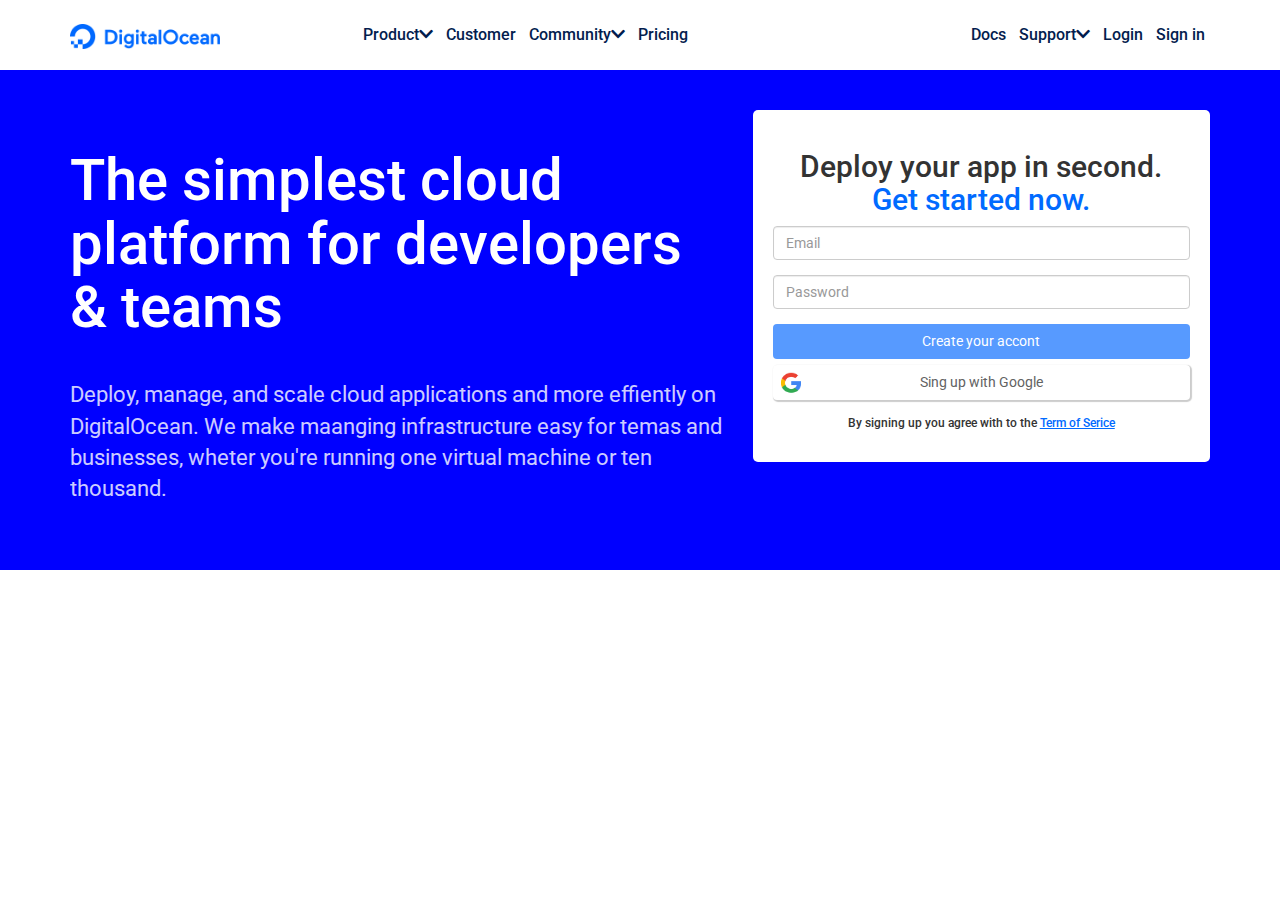
==== index.html @ 2fcf4dd4 "Header OK" ====
<!DOCTYPE html>
<html lang="en" dir="ltr">

<head>
  <meta charset="utf-8">
  <title>DigitalOcean</title>


  <link rel="stylesheet" href="https://cdnjs.cloudflare.com/ajax/libs/font-awesome/5.13.1/css/all.min.css">
  <link rel="stylesheet" href="https://maxcdn.bootstrapcdn.com/bootstrap/3.3.7/css/bootstrap.min.css" integrity="sha384-BVYiiSIFeK1dGmJRAkycuHAHRg32OmUcww7on3RYdg4Va+PmSTsz/K68vbdEjh4u" crossorigin="anonymous">
  <link rel="stylesheet" href="css/normalize.css">
  <link rel="stylesheet" href="css/style.css">

  <link href="https://fonts.googleapis.com/css2?family=Roboto:wght@300;400;500;700&display=swap" rel="stylesheet">

  <link rel="shortcut icon" href="img/favicon.ico" type="image/x-icon">
  <link rel="icon" href="img/favicon.ico" type="image/x-icon">
</head>

<body>
  <!-- HEADER -->
  <header>
    <!-- header_top -->
    <div class="header_top">
      <div class="container">
        <div class="row">

          <div class="col-xs-3">
            <img class="logo" src="img/logo.png" alt="">
          </div>

          <div class="col-lg-5 visible-lg">
            <ul class="list-inline dark_blue">
              <li><a href="#">Product<i class="fas fa-chevron-down"></i></a></li>
              <li><a href="#">Customer</a></li>
              <li><a href="#">Community<i class="fas fa-chevron-down"></i></a></li>
              <li><a href="#">Pricing</a></li>
            </ul>
          </div>

          <div class="col-lg-4 visible-lg">
            <div class="text-right">
              <ul class="list-inline dark_blue">
                <li><a href="#">Docs</a></li>
                <li><a href="#">Support<i class="fas fa-chevron-down"></i></a></li>
                <li><a href="#">Login</a></li>
                <li><a href="#">Sign in</a></li>
              </ul>
            </div>
          </div>

          <div class="col-xs-1 col-xs-offset-8 hidden-lg">
            <span class="glyphicon glyphicon-menu-hamburger blue" aria-hidden="true"></span>
          </div>

        </div>
      </div>
    </div>
    <!-- /header_top -->

    <!-- header_bottom -->
    <div class="hero">
      <div class="container">
        <div class="row">

          <div class="col-xs-12 col-sm-7 col-md-8 col-lg-7 ">
            <div class="hero_text white">
              <h1>The simplest cloud platform for developers &amp; teams</h1>
              <p>Deploy, manage, and scale cloud applications and more effiently on DigitalOcean. We make maanging infrastructure easy for temas and businesses, wheter you're running one virtual machine or ten thousand.</p>
            </div>
          </div>

          <div class="col-xs-12 col-sm-5 col-md-4 col-lg-5">
            <div class="box_white text-center">
              <h2>Deploy your app in second. <br><span class="blue">Get started now.</span></h2>
              <!-- form -->
              <form>
                <div class="form-group">
                  <input type="email" class="form-control" id="email" placeholder="Email">
                </div>
                <div class="form-group">
                  <input type="password" class="form-control" id="password" placeholder="Password">
                </div>
                <!-- bottoni -->
                <a class="btn_hero btn_blue" href="#">Create your accont</a>

                <div class="btn_google">
                  <img class="logo_google" src="img/logo-google.png" alt="">
                  <a class="btn_hero btn_white" href="#">Sing up with Google</a>
                </div>

                <p class="small">By signing up you agree with to the <a class="blue" href="#">Term of Serice</a></p>


              </form>
            </div>
          </div>

        </div>
      </div>
    </div>
    <!-- /header_bottom -->
  </header>
  <!-- /HEADER -->

  <!-- MAIN -->
  <main>

  </main>
  <!-- /MAIN -->

  <!-- FOOTER -->
  <footer>

  </footer>
  <!-- /FOOTER -->




</body>

</html>
---- css/style.css ----
a {
  color: inherit;
}

body {
  font-family: 'Roboto', sans-serif;
}

h1 {
  font-size: 40px;
}

/* MIX */
/* color */
.blue {
  color: #006AFF;
}

.black {
  color: black;
}

.dark_blue {
  color: #031C4E;
}

.white {
  color: white;
}

/* HEADER */
.header_top {
  position: fixed;
  top: 0;
  left: 0;
  z-index: 1;
  width: 100%;
  height: 70px;
  line-height: 70px;
  background-color: white;
}

.logo {
  width: 150px;
}

.header_top a {
  font-size: 16px;
  font-weight: 500;
}

/* hero */
.hero {
  position: relative;
  height: 500px;
  margin-top: 70px;
  background-color: blue;
}

.hero>.container {
  padding-top: 40px;
  padding-bottom: 40px;
}

.hero_text p {
  font-size: 22px;
  opacity: .8
}

.box_white {
  background-color: white;
  border-radius: 5px;
  padding: 20px;
}

.btn_hero {
  display: inline-block;
  width: 100%;
  height: 35px;
  line-height: 35px;
  border-radius: 4px;
}

.btn_blue {
  background-color: #579AFF;
  color: white;
}

.btn_white {
  background-color: white;
  color: #626262;
  box-shadow: 1px 1px 1px 1px #ccc;
}

.btn_google {
  position: relative;
  margin-top: 6px;
}

.logo_google {
  position: absolute;
  top: 50%;
  left: 0;
  transform: translateY(-50%);
  width: 20px;
  margin-left: 8px;
}

.small {
  font-weight: 500;
  margin-top: 15px;
}

.small a {
  text-decoration: underline;
}

@media screen and (min-width: 768px) {}

@media screen and (min-width: 992px) {
  h1 {
    font-size: 58px;
  }
}
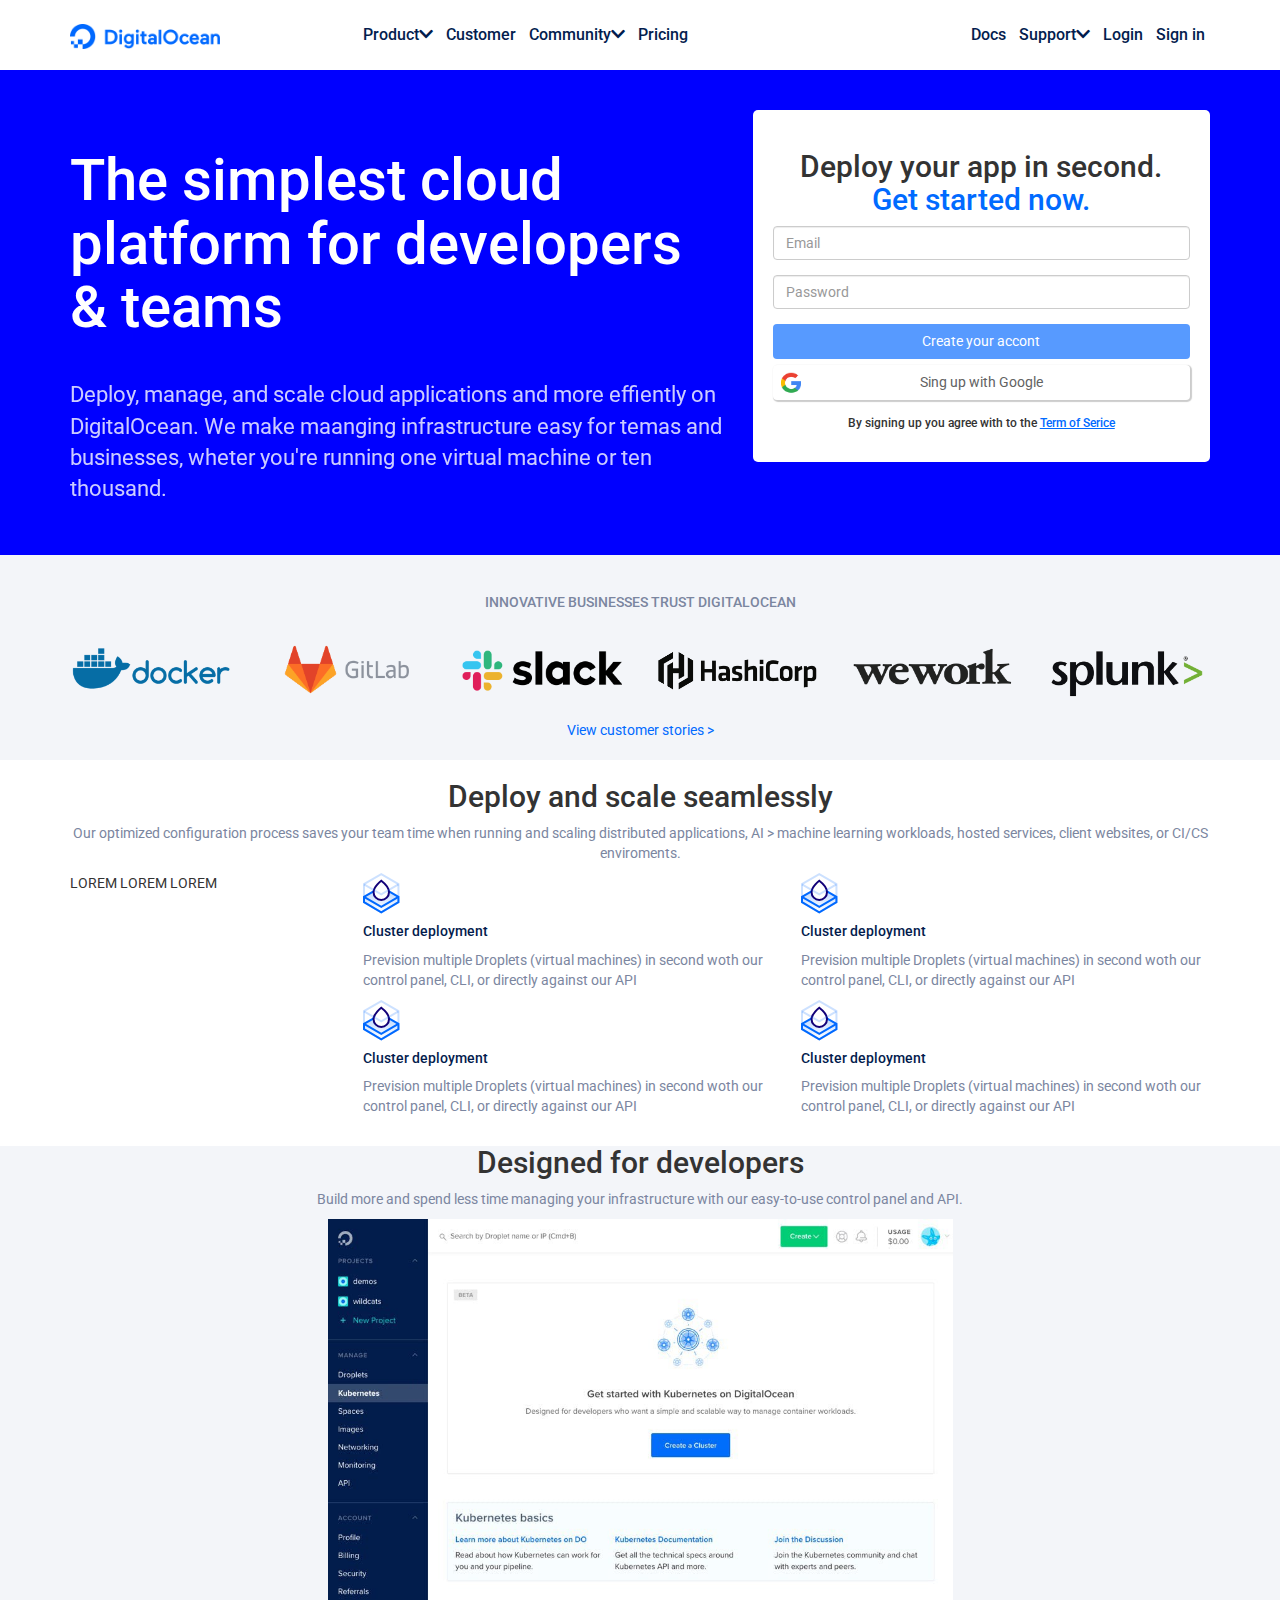
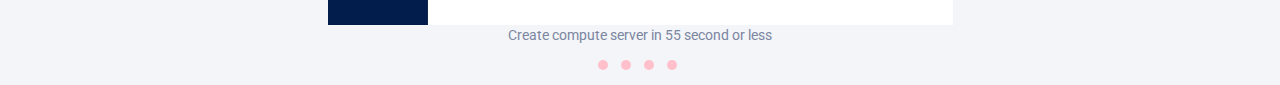
==== commit 86561bed: "creato main e alcune sezioni" ====
--- a/index.html
+++ b/index.html
@@ -105,6 +105,113 @@
 
   <!-- MAIN -->
   <main>
+    <!-- trust_logos -->
+    <section id="trust_logos" class="text-center bg_light_grey">
+      <div class="container">
+        <div class="row">
+          <div class="col-xs-12">
+            <h5>INNOVATIVE BUSINESSES TRUST DIGITALOCEAN </h5>
+          </div>
+          <!-- immagini -->
+          <div class="col-xs-6 col-sm-4 col-md-2">
+            <img class="logo_trust" src="img/docker-logo.svg" alt="">
+          </div>
+          <div class="col-xs-6 col-sm-4 col-md-2">
+            <img class="logo_trust" src="img/gitlab-logo.svg" alt="">
+          </div>
+          <div class="col-xs-6 col-sm-4 col-md-2">
+            <img class="logo_trust" src="img/slack-logo.svg" alt="">
+          </div>
+          <div class="col-xs-6 col-sm-4 col-md-2">
+            <img class="logo_trust" src="img/hashi-corp-logo.svg" alt="">
+          </div>
+          <div class="col-xs-6 col-sm-4 col-md-2">
+            <img class="logo_trust" src="img/wework-logo.svg" alt="">
+          </div>
+          <div class="col-xs-6 col-sm-4 col-md-2">
+            <img class="logo_trust" src="img/splunk-logo.svg" alt="">
+          </div>
+
+          <a class="blue" href="#">View customer stories &gt;</a>
+
+        </div>
+      </div>
+    </section>
+
+    <!-- deploy -->
+    <section id="deploy">
+      <div class="container">
+        <div class="text-center">
+          <h2>Deploy and scale seamlessly</h2>
+          <p>Our optimized configuration process saves your team time when running and scaling distributed applications, AI &gt; machine learning workloads, hosted services, client websites, or CI/CS enviroments.</p>
+        </div>
+
+        <div class="row">
+          <div class="col-xs-12 col-md-3">LOREM LOREM LOREM</div>
+          <div class="col-xs-12 col-md-9">
+
+            <div class="row">
+              <div class="col-xs-12 col-sm-6">
+                <img class="icon_deploy" src="img/drop-icon.svg" alt="">
+                <h5>Cluster deployment</h5>
+                <p>Prevision multiple Droplets (virtual machines) in second woth our control panel, CLI, or directly against our API</p>
+              </div>
+              <div class="col-xs-12 col-sm-6">
+                <img class="icon_deploy" src="img/drop-icon.svg" alt="">
+                <h5>Cluster deployment</h5>
+                <p>Prevision multiple Droplets (virtual machines) in second woth our control panel, CLI, or directly against our API</p>
+              </div>
+              <div class="col-xs-12 col-sm-6">
+                <img class="icon_deploy" src="img/drop-icon.svg" alt="">
+                <h5>Cluster deployment</h5>
+                <p>Prevision multiple Droplets (virtual machines) in second woth our control panel, CLI, or directly against our API</p>
+              </div>
+              <div class="col-xs-12 col-sm-6">
+                <img class="icon_deploy" src="img/drop-icon.svg" alt="">
+                <h5>Cluster deployment</h5>
+                <p>Prevision multiple Droplets (virtual machines) in second woth our control panel, CLI, or directly against our API</p>
+              </div>
+            </div>
+
+          </div>
+        </div>
+
+      </div>
+    </section>
+
+    <!-- designed -->
+    <section id="designed" class="bg_light_grey text-center">
+      <h2>Designed for developers</h2>
+      <p>Build more and spend less time managing your infrastructure with our easy-to-use control panel and API.</p>
+      <div class="row">
+        <div class="col-xs-8 col-xs-offset-2 col-sm-6 col-sm-offset-3">
+          <div class="carousel">
+            <img class="img-responsive" src="img/designed-img-1.jpg" alt="">
+            <p>Create compute server in 55 second or less</p>
+            <ul class="list-inline">
+              <li><a href="#"></a></li>
+              <li><a href="#"></a></li>
+              <li><a href="#"></a></li>
+              <li><a href="#"></a></li>
+            </ul>
+          </div>
+        </div>
+      </div>
+
+    </section>
+
+
+    <section id="features">
+
+    </section>
+
+    <section id="service">
+
+    </section>
+
+    <section id="dev_teams">
+
+    </section>
 
   </main>
   <!-- /MAIN -->
--- a/css/style.css
+++ b/css/style.css
@@ -10,8 +10,16 @@
   font-size: 40px;
 }
 
+h5 {
+  color: #031C4E;
+}
+
+main p, footer p {
+  color: #7B86A0;
+}
+
 /* MIX */
-/* color */
+/* text colors */
 .blue {
   color: #006AFF;
 }
@@ -28,7 +36,12 @@
   color: white;
 }
 
-/* HEADER */
+/* background colors */
+.bg_light_grey {
+  background-color: #F3F5F9;
+}
+
+/**** HEADER ****/
 .header_top {
   position: fixed;
   top: 0;
@@ -52,7 +65,6 @@
 /* hero */
 .hero {
   position: relative;
-  height: 500px;
   margin-top: 70px;
   background-color: blue;
 }
@@ -63,7 +75,7 @@
 }
 
 .hero_text p {
-  font-size: 22px;
+  font-size: 20px;
   opacity: .8
 }
 
@@ -115,7 +127,43 @@
   text-decoration: underline;
 }
 
-@media screen and (min-width: 768px) {}
+/**** MAIN ****/
+/* trust logo section */
+#trust_logos {
+  padding-top: 30px;
+  padding-bottom: 20px;
+}
+
+#trust_logos h5 {
+  color: #7B86A0;
+}
+
+.logo_trust {
+  height: 100px;
+  max-width: 100%;
+}
+
+/* deploy section */
+#deploy {}
+
+/* designed section */
+#designed {}
+
+#designed .list-inline a {
+  display: inline-block;
+  width: 10px;
+  height: 10px;
+  border-radius: 50%;
+  background-color: pink;
+}
+
+/**** MEDIA QUERY ****/
+@media screen and (min-width: 768px) {
+  .hero_text p {
+    font-size: 22px;
+    opacity: .8
+  }
+}
 
 @media screen and (min-width: 992px) {
   h1 {
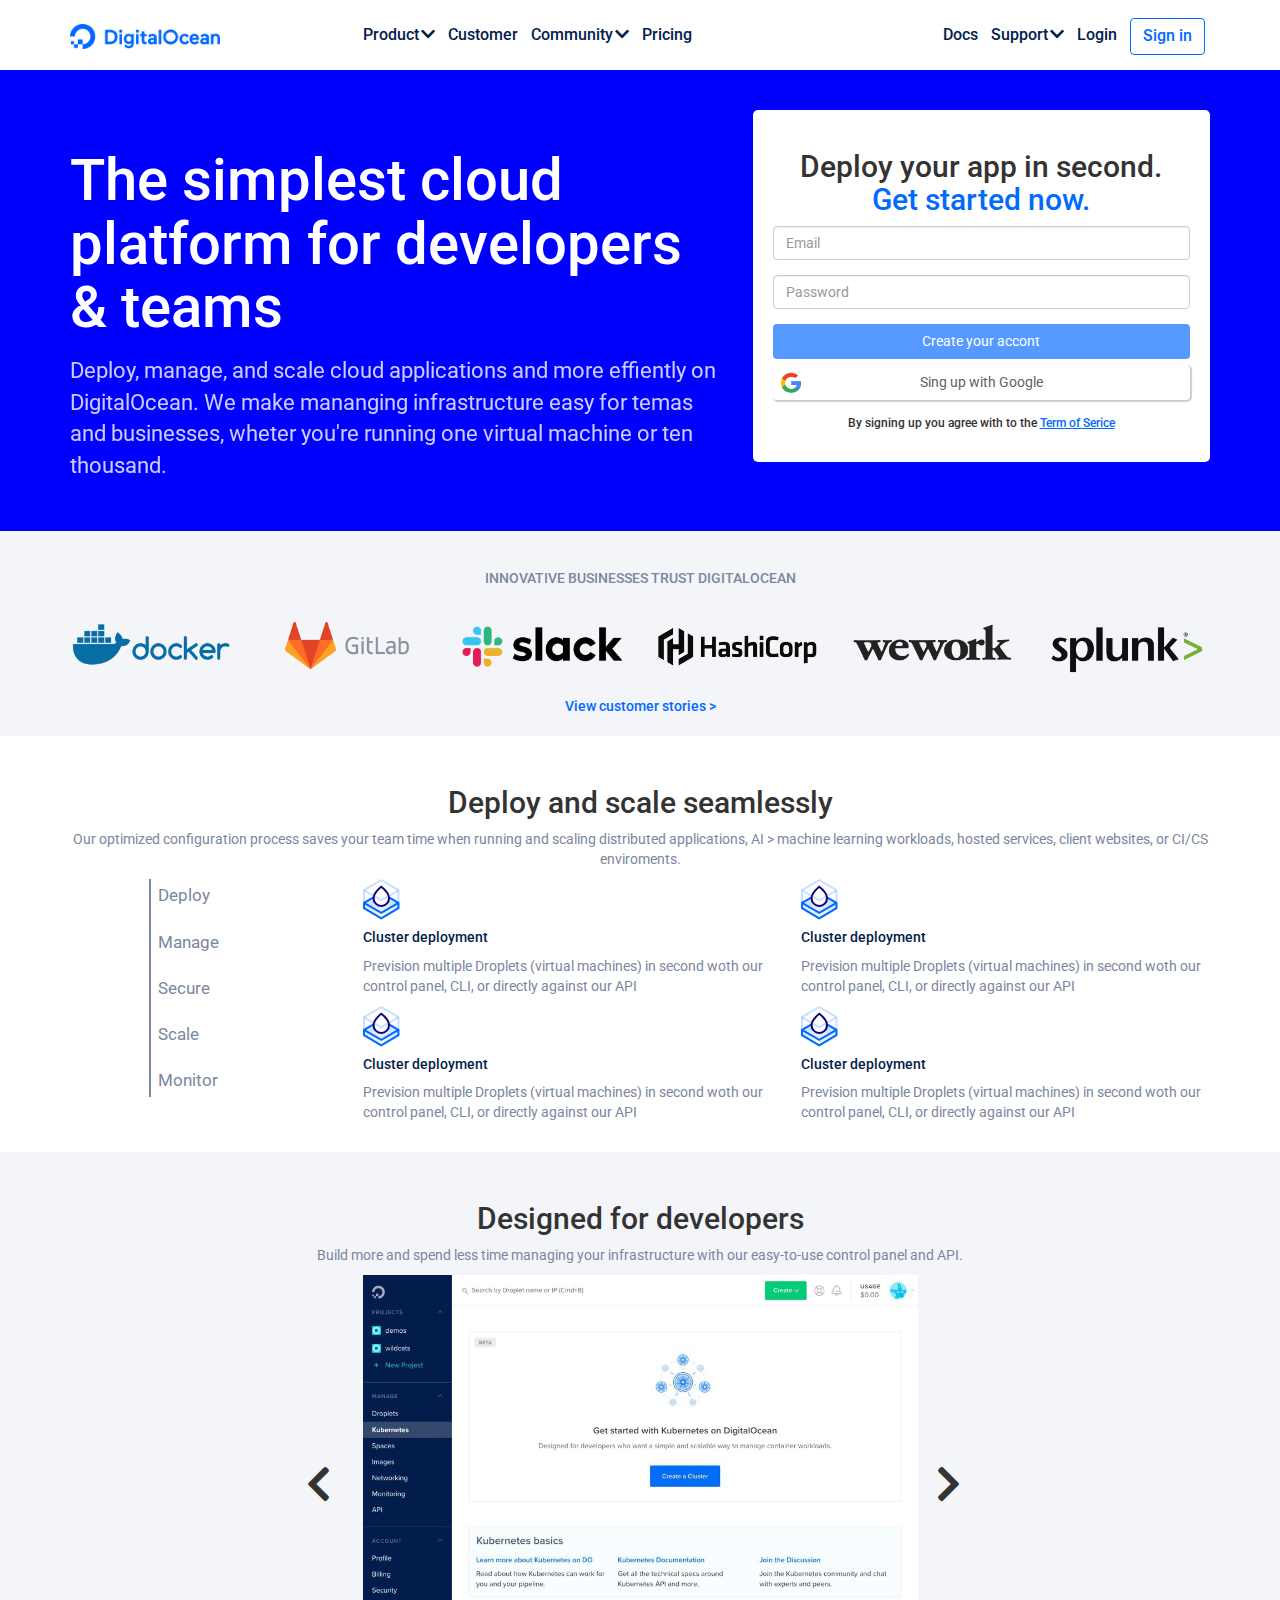
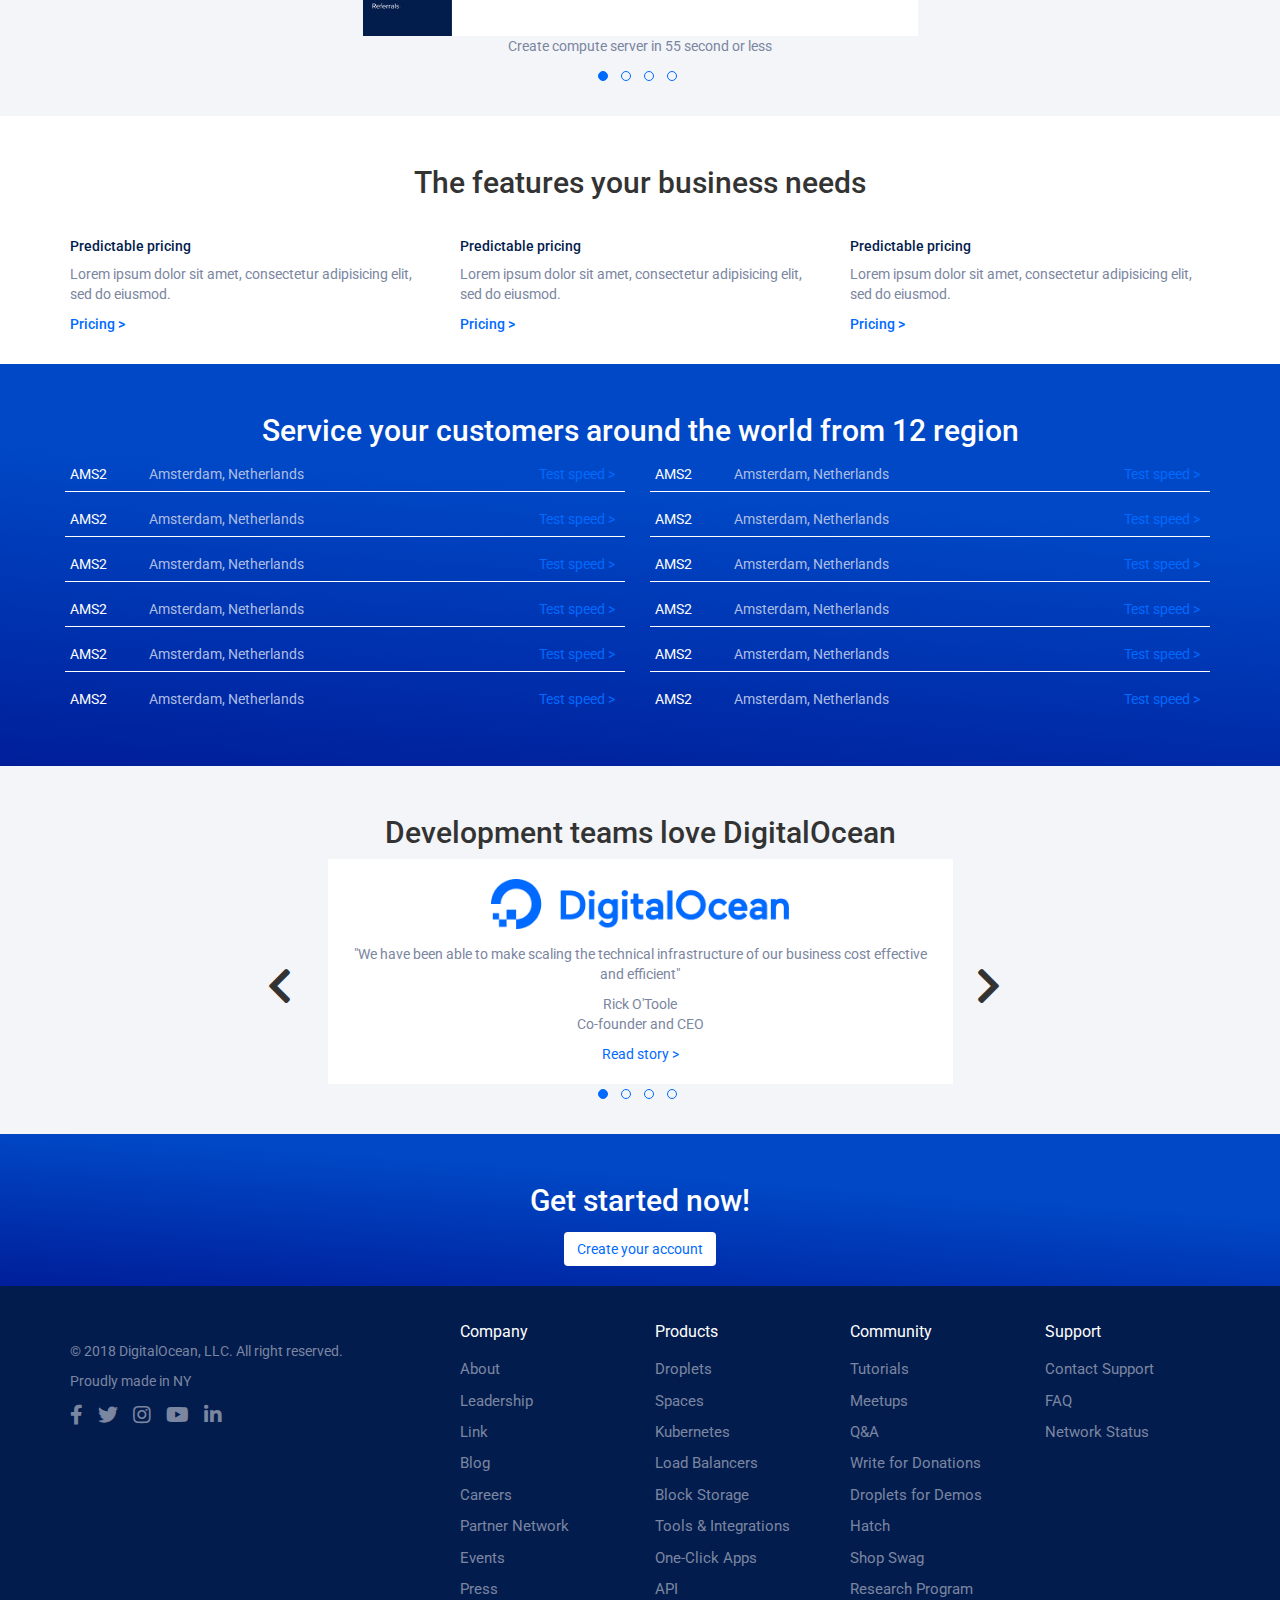
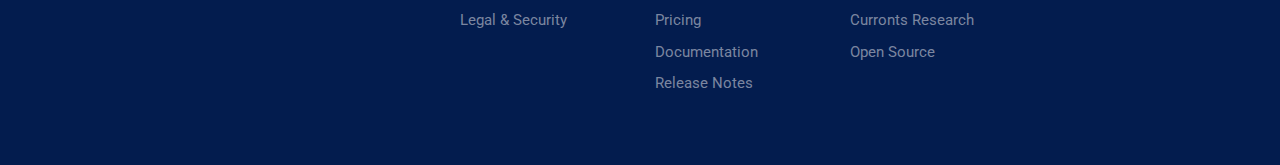
==== commit ba52f789: "Header 100% - main 90% - footer 90%" ====
--- a/index.html
+++ b/index.html
@@ -44,7 +44,7 @@
                 <li><a href="#">Docs</a></li>
                 <li><a href="#">Support<i class="fas fa-chevron-down"></i></a></li>
                 <li><a href="#">Login</a></li>
-                <li><a href="#">Sign in</a></li>
+                <li><a class="btn blue" href="#">Sign in</a></li>
               </ul>
             </div>
           </div>
@@ -66,7 +66,7 @@
           <div class="col-xs-12 col-sm-7 col-md-8 col-lg-7 ">
             <div class="hero_text white">
               <h1>The simplest cloud platform for developers &amp; teams</h1>
-              <p>Deploy, manage, and scale cloud applications and more effiently on DigitalOcean. We make maanging infrastructure easy for temas and businesses, wheter you're running one virtual machine or ten thousand.</p>
+              <p>Deploy, manage, and scale cloud applications and more effiently on DigitalOcean. We make mananging infrastructure easy for temas and businesses, wheter you're running one virtual machine or ten thousand.</p>
             </div>
           </div>
 
@@ -90,12 +90,9 @@
                 </div>
 
                 <p class="small">By signing up you agree with to the <a class="blue" href="#">Term of Serice</a></p>
-
-
               </form>
             </div>
           </div>
-
         </div>
       </div>
     </div>
@@ -103,10 +100,11 @@
   </header>
   <!-- /HEADER -->
 
+
   <!-- MAIN -->
   <main>
     <!-- trust_logos -->
-    <section id="trust_logos" class="text-center bg_light_grey">
+    <section id="trust_logos" class="text-center bg_light_grey padding_tb ">
       <div class="container">
         <div class="row">
           <div class="col-xs-12">
@@ -132,14 +130,14 @@
             <img class="logo_trust" src="img/splunk-logo.svg" alt="">
           </div>
 
-          <a class="blue" href="#">View customer stories &gt;</a>
+          <a class="blue link" href="#">View customer stories &gt;</a>
 
         </div>
       </div>
     </section>
 
     <!-- deploy -->
-    <section id="deploy">
+    <section id="deploy" class="padding_tb ">
       <div class="container">
         <div class="text-center">
           <h2>Deploy and scale seamlessly</h2>
@@ -147,9 +145,17 @@
         </div>
 
         <div class="row">
-          <div class="col-xs-12 col-md-3">LOREM LOREM LOREM</div>
+          <div class="col-xs-12 col-md-3">
+            <ul class="deploy_menu list-unstyled grey">
+              <li><a href="">Deploy</a></li>
+              <li><a href="">Manage</a></li>
+              <li><a href="">Secure</a></li>
+              <li><a href="">Scale</a></li>
+              <li><a href="">Monitor</a></li>
+            </ul>
+
+          </div>
           <div class="col-xs-12 col-md-9">
-
             <div class="row">
               <div class="col-xs-12 col-sm-6">
                 <img class="icon_deploy" src="img/drop-icon.svg" alt="">
@@ -175,19 +181,150 @@
 
           </div>
         </div>
-
       </div>
     </section>
 
     <!-- designed -->
-    <section id="designed" class="bg_light_grey text-center">
-      <h2>Designed for developers</h2>
-      <p>Build more and spend less time managing your infrastructure with our easy-to-use control panel and API.</p>
+    <section id="designed" class="bg_light_grey text-center padding_tb ">
+      <div class="container">
+        <h2>Designed for developers</h2>
+        <p>Build more and spend less time managing your infrastructure with our easy-to-use control panel and API.</p>
+        <div class="row">
+          <div class="col-xs-8 col-xs-offset-2 col-sm-6 col-sm-offset-3">
+            <div class="carousel_slide">
+              <img class="img-responsive" src="img/designed-img-1.jpg" alt="">
+              <p>Create compute server in 55 second or less</p>
+              <ul class="list-inline">
+                <li><a href="#"></a></li>
+                <li><a href="#"></a></li>
+                <li><a href="#"></a></li>
+                <li><a href="#"></a></li>
+              </ul>
+            </div>
+          </div>
+        </div>
+      </div>
+    </section>
+
+    <!-- features -->
+    <section id="features" class="padding_tb ">
+      <div class="container">
+        <h2 class="text-center">The features your business needs</h2>
+        <div class="row">
+          <div class="col-xs-12 col-sm-4">
+            <img src="img/task-list-icon.svg" alt="">
+            <h5>Predictable pricing</h5>
+            <p>Lorem ipsum dolor sit amet, consectetur adipisicing elit, sed do eiusmod.</p>
+            <p class="blue link">Pricing &gt;</p>
+          </div>
+          <div class="col-xs-12 col-sm-4">
+            <img src="img/task-list-icon.svg" alt="">
+            <h5>Predictable pricing</h5>
+            <p>Lorem ipsum dolor sit amet, consectetur adipisicing elit, sed do eiusmod.</p>
+            <p class="blue link">Pricing &gt;</p>
+          </div>
+          <div class="col-xs-12 col-sm-4">
+            <img src="img/task-list-icon.svg" alt="">
+            <h5>Predictable pricing</h5>
+            <p>Lorem ipsum dolor sit amet, consectetur adipisicing elit, sed do eiusmod.</p>
+            <p class="blue link">Pricing &gt;</p>
+          </div>
+        </div>
+
+      </div>
+    </section>
+
+    <!-- service -->
+    <section id="service" class="bg_gradient_blue padding_tb ">
+      <div class="container">
+        <h2 class="text-center white">Service your customers around the world from 12 region</h2>
+        <div class="row">
+
+          <div class="col-xs-12 col-md-6">
+            <ul class="service_list list-inline">
+              <li class="city_code white">AMS2</li>
+              <li class="city">Amsterdam, Netherlands</li>
+              <li class="speed blue"><a href="#">Test speed &gt;</a></li>
+            </ul>
+            <ul class="service_list list-inline">
+              <li class="city_code white">AMS2</li>
+              <li class="city">Amsterdam, Netherlands</li>
+              <li class="speed blue"><a href="#">Test speed &gt;</a></li>
+            </ul>
+            <ul class="service_list list-inline">
+              <li class="city_code white">AMS2</li>
+              <li class="city">Amsterdam, Netherlands</li>
+              <li class="speed blue"><a href="#">Test speed &gt;</a></li>
+            </ul>
+            <ul class="service_list list-inline">
+              <li class="city_code white">AMS2</li>
+              <li class="city">Amsterdam, Netherlands</li>
+              <li class="speed blue"><a href="#">Test speed &gt;</a></li>
+            </ul>
+            <ul class="service_list list-inline">
+              <li class="city_code white">AMS2</li>
+              <li class="city">Amsterdam, Netherlands</li>
+              <li class="speed blue"><a href="#">Test speed &gt;</a></li>
+            </ul>
+            <ul class="service_list list-inline">
+              <li class="city_code white">AMS2</li>
+              <li class="city">Amsterdam, Netherlands</li>
+              <li class="speed blue"><a href="#">Test speed &gt;</a></li>
+            </ul>
+          </div>
+
+          <div class="col-xs-12 col-md-6">
+            <ul class="service_list list-inline">
+              <li class="city_code white">AMS2</li>
+              <li class="city">Amsterdam, Netherlands</li>
+              <li class="speed blue"><a href="#">Test speed &gt;</a></li>
+            </ul>
+            <ul class="service_list list-inline">
+              <li class="city_code white">AMS2</li>
+              <li class="city">Amsterdam, Netherlands</li>
+              <li class="speed blue"><a href="#">Test speed &gt;</a></li>
+            </ul>
+            <ul class="service_list list-inline">
+              <li class="city_code white">AMS2</li>
+              <li class="city">Amsterdam, Netherlands</li>
+              <li class="speed blue"><a href="#">Test speed &gt;</a></li>
+            </ul>
+            <ul class="service_list list-inline">
+              <li class="city_code white">AMS2</li>
+              <li class="city">Amsterdam, Netherlands</li>
+              <li class="speed blue"><a href="#">Test speed &gt;</a></li>
+            </ul>
+            <ul class="service_list list-inline">
+              <li class="city_code white">AMS2</li>
+              <li class="city">Amsterdam, Netherlands</li>
+              <li class="speed blue"><a href="#">Test speed &gt;</a></li>
+            </ul>
+            <ul class="service_list list-inline">
+              <li class="city_code white">AMS2</li>
+              <li class="city">Amsterdam, Netherlands</li>
+              <li class="speed blue"><a href="#">Test speed &gt;</a></li>
+            </ul>
+          </div>
+
+        </div>
+      </div>
+    </section>
+
+
+    <!-- dev_teams -->
+    <section id="dev_teams" class="bg_light_grey text-center padding_tb ">
+      <div class="container">
+        <h2>Development teams love DigitalOcean</h2>
+      </div>
       <div class="row">
         <div class="col-xs-8 col-xs-offset-2 col-sm-6 col-sm-offset-3">
-          <div class="carousel">
-            <img class="img-responsive" src="img/designed-img-1.jpg" alt="">
-            <p>Create compute server in 55 second or less</p>
+          <div class="carousel_slide">
+            <div class="carousel_text_box">
+              <img src="img/logo.png" alt="">
+              <p>"We have been able to make scaling the technical infrastructure of our business cost effective and efficient"</p>
+              <p>Rick O'Toole<br><span>Co-founder and CEO</span> </p>
+              <a class="blue" href="#">Read story &gt;</a>
+            </div>
             <ul class="list-inline">
               <li><a href="#"></a></li>
               <li><a href="#"></a></li>
@@ -197,20 +334,12 @@
           </div>
         </div>
       </div>
-
-    </section>
-
-
-    <section id="features">
-
-    </section>
-
-    <section id="service">
-
-    </section>
-
-    <section id="dev_teams">
-
+    </section>
+
+    <!-- get_start -->
+    <section id="get_start" class="bg_gradient_blue text-center padding_tb ">
+      <h2 class="white">Get started now!</h2>
+      <a class="btn" href="#">Create your account</a>
     </section>
 
   </main>
@@ -218,7 +347,93 @@
 
   <!-- FOOTER -->
   <footer>
-
+    <div class="container">
+      <div class="row">
+
+        <div class="col-xs-12 col-lg-4">
+          <img src="img/logo-symbol.svg" alt="">
+          <p>&copy; 2018 DigitalOcean, LLC. All right reserved.</p>
+          <p>Proudly made in NY</p>
+          <div class="social_logo grey">
+            <ul class="list-inline">
+              <li>
+                <a href="#"><i class="fab fa-facebook-f"></i></a>
+              </li>
+              <li>
+                <a href="#"><i class="fab fa-twitter"></i></a>
+              </li>
+              <li>
+                <a href="#"><i class="fab fa-instagram"></i></a>
+              </li>
+              <li>
+                <a href="#"><i class="fab fa-youtube"></i></a>
+              </li>
+              <li>
+                <a href="#"><i class="fab fa-linkedin-in"></i></a>
+              </li>
+            </ul>
+          </div>
+        </div>
+
+        <div class="col-xs-12 col-sm-6 col-lg-2">
+          <ul class="info list-unstyled grey">
+            <li class="white">Company</li>
+            <li><a href="#">About</a></li>
+            <li><a href="#">Leadership</a></li>
+            <li><a href="#">Link</a></li>
+            <li><a href="#">Blog</a></li>
+            <li><a href="#">Careers</a></li>
+            <li><a href="#">Partner Network</a></li>
+            <li><a href="#">Events</a></li>
+            <li><a href="#">Press</a></li>
+            <li><a href="#">Legal &amp; Security</a></li>
+          </ul>
+        </div>
+
+        <div class="col-xs-12 col-sm-6 col-lg-2">
+          <ul class="info list-unstyled grey">
+            <li class="white">Products</li>
+            <li><a href="#">Droplets</a></li>
+            <li><a href="#">Spaces</a></li>
+            <li><a href="#">Kubernetes</a></li>
+            <li><a href="#">Load Balancers</a></li>
+            <li><a href="#">Block Storage</a></li>
+            <li><a href="#">Tools &amp; Integrations</a></li>
+            <li><a href="#">One-Click Apps</a></li>
+            <li><a href="#">API</a></li>
+            <li><a href="#">Pricing</a></li>
+            <li><a href="#">Documentation</a></li>
+            <li><a href="#">Release Notes</a></li>
+          </ul>
+        </div>
+
+        <div class="col-xs-12 col-sm-6 col-lg-2">
+          <ul class="info list-unstyled grey">
+            <li class="white">Community</li>
+            <li><a href="#">Tutorials</a></li>
+            <li><a href="#">Meetups</a></li>
+            <li><a href="#">Q&amp;A</a></li>
+            <li><a href="#">Write for Donations</a></li>
+            <li><a href="#">Droplets for Demos</a></li>
+            <li><a href="#">Hatch</a></li>
+            <li><a href="#">Shop Swag</a></li>
+            <li><a href="#">Research Program</a></li>
+            <li><a href="#">Curronts Research</a></li>
+            <li><a href="#">Open Source</a></li>
+          </ul>
+        </div>
+
+        <div class="col-xs-12 col-sm-6 col-lg-2">
+          <ul class="info list-unstyled grey">
+            <li class="white">Support</li>
+            <li><a href="#">Contact Support</a></li>
+            <li><a href="#">FAQ</a></li>
+            <li><a href="#">Network Status</a></li>
+          </ul>
+        </div>
+
+      </div>
+    </div>
   </footer>
   <!-- /FOOTER -->
 
--- a/css/style.css
+++ b/css/style.css
@@ -2,12 +2,17 @@
   color: inherit;
 }
 
+a:hover {
+  text-decoration: none;
+}
+
 body {
   font-family: 'Roboto', sans-serif;
 }
 
 h1 {
   font-size: 40px;
+  margin-bottom: 15px;
 }
 
 h5 {
@@ -18,7 +23,6 @@
   color: #7B86A0;
 }
 
-/* MIX */
 /* text colors */
 .blue {
   color: #006AFF;
@@ -32,13 +36,50 @@
   color: #031C4E;
 }
 
+.grey {
+  color: #7B86A0;
+}
+
 .white {
   color: white;
 }
 
 /* background colors */
+.bg_gradient_blue {
+  background: rgb(0, 72, 198);
+  background: linear-gradient(184deg, rgba(0, 72, 198, 1) 35%, rgba(0, 30, 154, 1) 100%);
+}
+
 .bg_light_grey {
   background-color: #F3F5F9;
+}
+
+/* mix */
+.btn:hover {
+  background-color: #348FFD;
+  color: white;
+}
+
+.carousel_slide .list-inline li a {
+  display: inline-block;
+  width: 10px;
+  height: 10px;
+  border: 1px solid;
+  border-radius: 50%;
+  border-color: #006AFF;
+}
+
+.carousel_slide .list-inline li:first-child a {
+  background-color: #006AFF
+}
+
+.link {
+  font-weight: 500;
+}
+
+.padding_tb {
+  padding-top: 30px;
+  padding-bottom: 20px;
 }
 
 /**** HEADER ****/
@@ -62,6 +103,14 @@
   font-weight: 500;
 }
 
+.header_top i {
+  margin-left: 2px;
+}
+
+.header_top .btn {
+  border: 1px solid;
+}
+
 /* hero */
 .hero {
   position: relative;
@@ -129,10 +178,7 @@
 
 /**** MAIN ****/
 /* trust logo section */
-#trust_logos {
-  padding-top: 30px;
-  padding-bottom: 20px;
-}
+#trust_logos {}
 
 #trust_logos h5 {
   color: #7B86A0;
@@ -146,27 +192,168 @@
 /* deploy section */
 #deploy {}
 
+.deploy_menu {
+  margin-bottom: 30px;
+}
+
+.deploy_menu li {
+  border-left: 2px solid;
+  padding: 11px 7px;
+  font-size: 17px;
+}
+
+.deploy_menu li:first-child {
+  padding-top: 4px;
+}
+
+.deploy_menu li:last-child {
+  padding-bottom: 4px;
+}
+
+.deploy_menu li:hover {
+  border-left: 3px solid #006AFF;
+  color: #031C4E;
+  font-weight: 500;
+}
+
 /* designed section */
 #designed {}
 
-#designed .list-inline a {
-  display: inline-block;
-  width: 10px;
-  height: 10px;
-  border-radius: 50%;
-  background-color: pink;
-}
-
-/**** MEDIA QUERY ****/
+/* service */
+div>.service_list:not(:last-child) {
+  border-bottom: 1px solid white;
+}
+
+.row>div:first-child>.service_list:last-child {
+  margin-bottom: 30px;
+}
+
+.service_list li {
+  padding-top: 7px;
+  padding-bottom: 7px;
+}
+
+.service_list .city_code {
+  width: 10%;
+}
+
+.service_list .city {
+  width: 58%;
+  padding-left: 25px;
+  color: #AEBDE3;
+}
+
+.service_list .speed {
+  width: 30%;
+  text-align: right;
+}
+
+.service_list .speed a:hover {
+  color: white;
+  border-radius: 3%;
+  padding: 15px 0;
+}
+
+/* dev_teams */
+.carousel_text_box {
+  min-height: 200px;
+  background-color: white;
+  padding: 20px;
+}
+
+.carousel_text_box img {
+  max-height: 50px;
+  margin-bottom: 15px;
+}
+
+/* get_start */
+#get_start {}
+
+#get_start .btn {
+  background-color: white;
+  color: #006AFF;
+  margin-top: 5px;
+}
+
+#get_start .btn:hover {
+  background-color: #006AFF;
+  color: white;
+}
+
+/**** FOOTER ****/
+footer {
+  background-color: #031C4E;
+  padding-top: 35px;
+  padding-bottom: 35px;
+}
+
+footer .row>div {
+  margin-bottom: 20px;
+}
+
+footer .social_logo {
+  font-size: 20px;
+}
+
+footer .info li:not(.white) {
+  padding-top: 5px;
+  padding-bottom: 5px;
+}
+
+footer .info .white {
+  font-size: 16px;
+  margin-bottom: 10px;
+}
+
+footer .info a {
+  font-size: 15px;
+}
+
+/**************************
+MEDIA QUERY
+***************************/
 @media screen and (min-width: 768px) {
+
+  /**** HEADER ****/
+  /* hero */
   .hero_text p {
     font-size: 22px;
     opacity: .8
   }
+
+  /**** MAIN ****/
+  /* designed section */
+  .carousel_slide::before {
+    font-family: "Font Awesome 5 Free";
+    font-weight: 900;
+    content: "\f053";
+    position: absolute;
+    top: 50%;
+    left: -5%;
+    transform: translate(-50%, -50%);
+    font-size: 40px;
+    cursor: pointer;
+  }
+
+  .carousel_slide::after {
+    font-family: "Font Awesome 5 Free";
+    font-weight: 900;
+    content: "\f054";
+    position: absolute;
+    top: 50%;
+    right: -7%;
+    transform: translate(-50%, -50%);
+    font-size: 40px;
+    cursor: pointer;
+  }
 }
 
 @media screen and (min-width: 992px) {
   h1 {
     font-size: 58px;
   }
+
+  .deploy_menu {
+    margin-left: 30%;
+  }
 }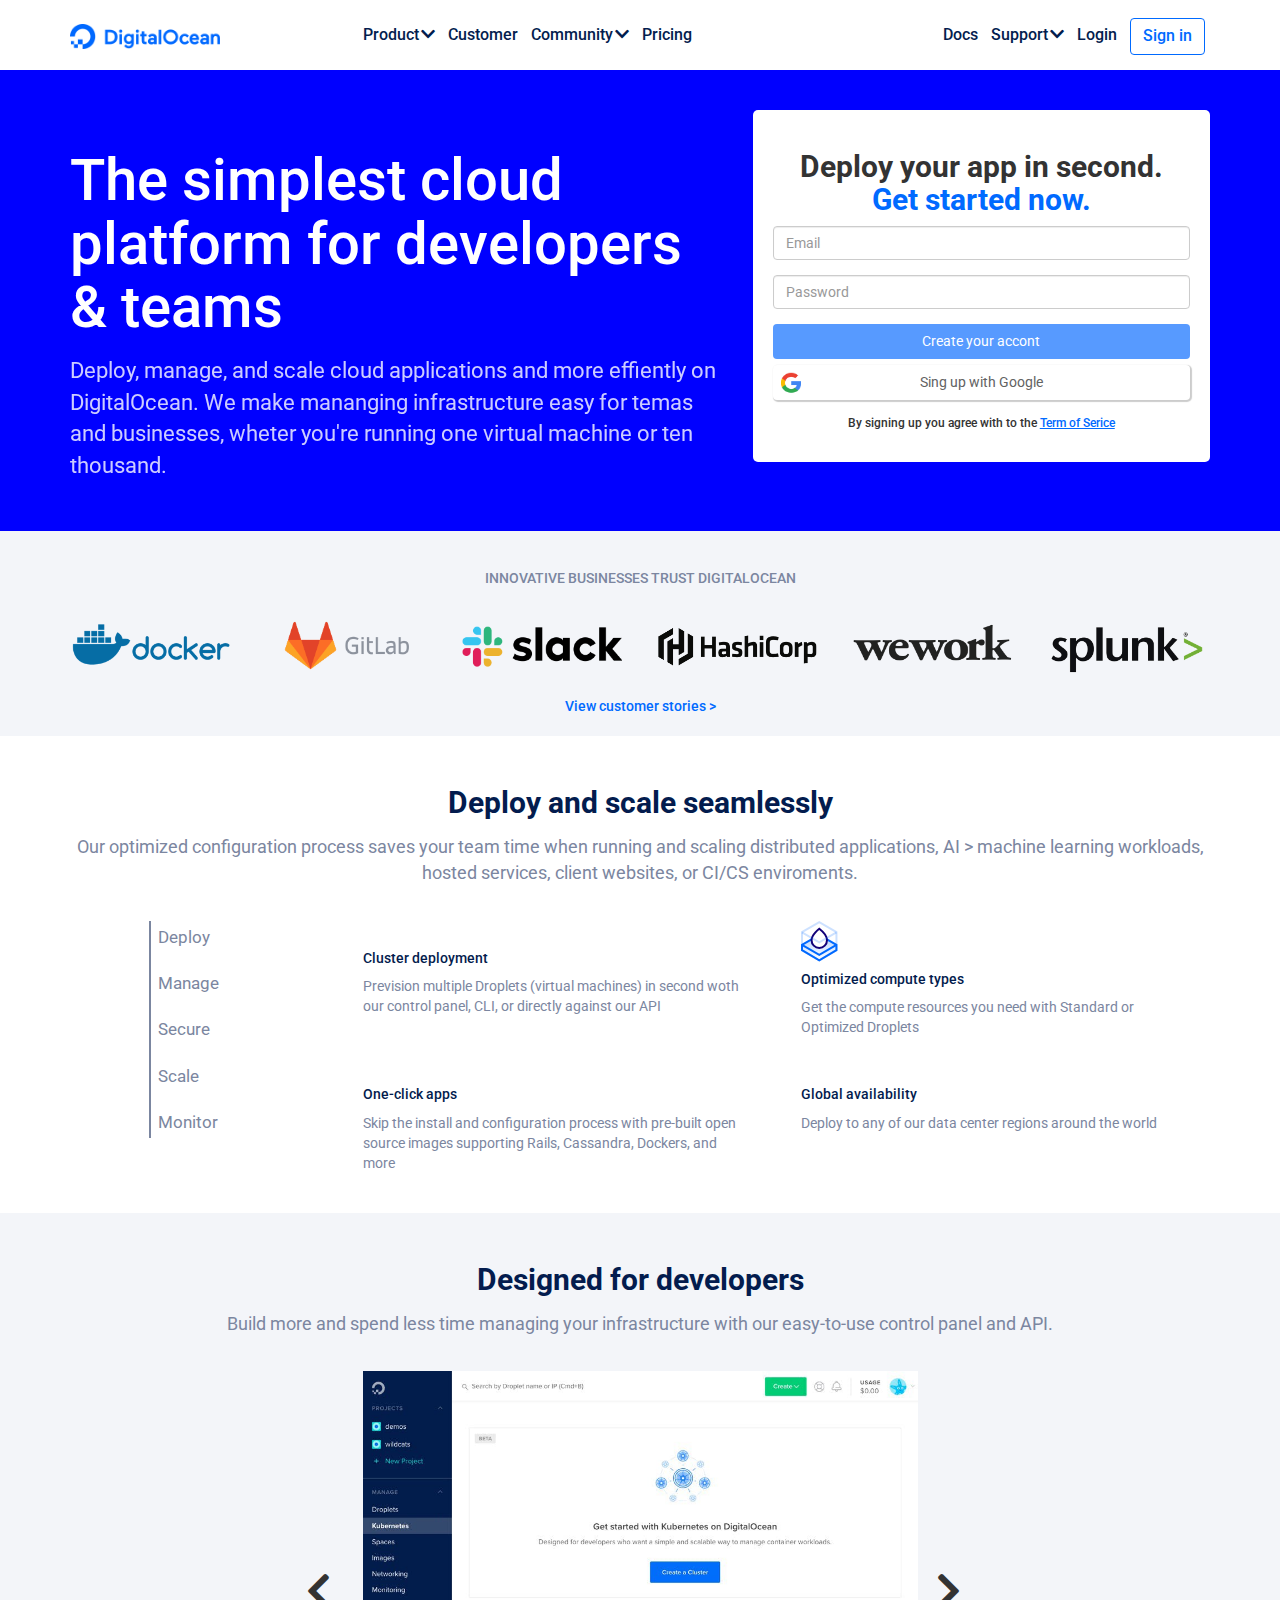
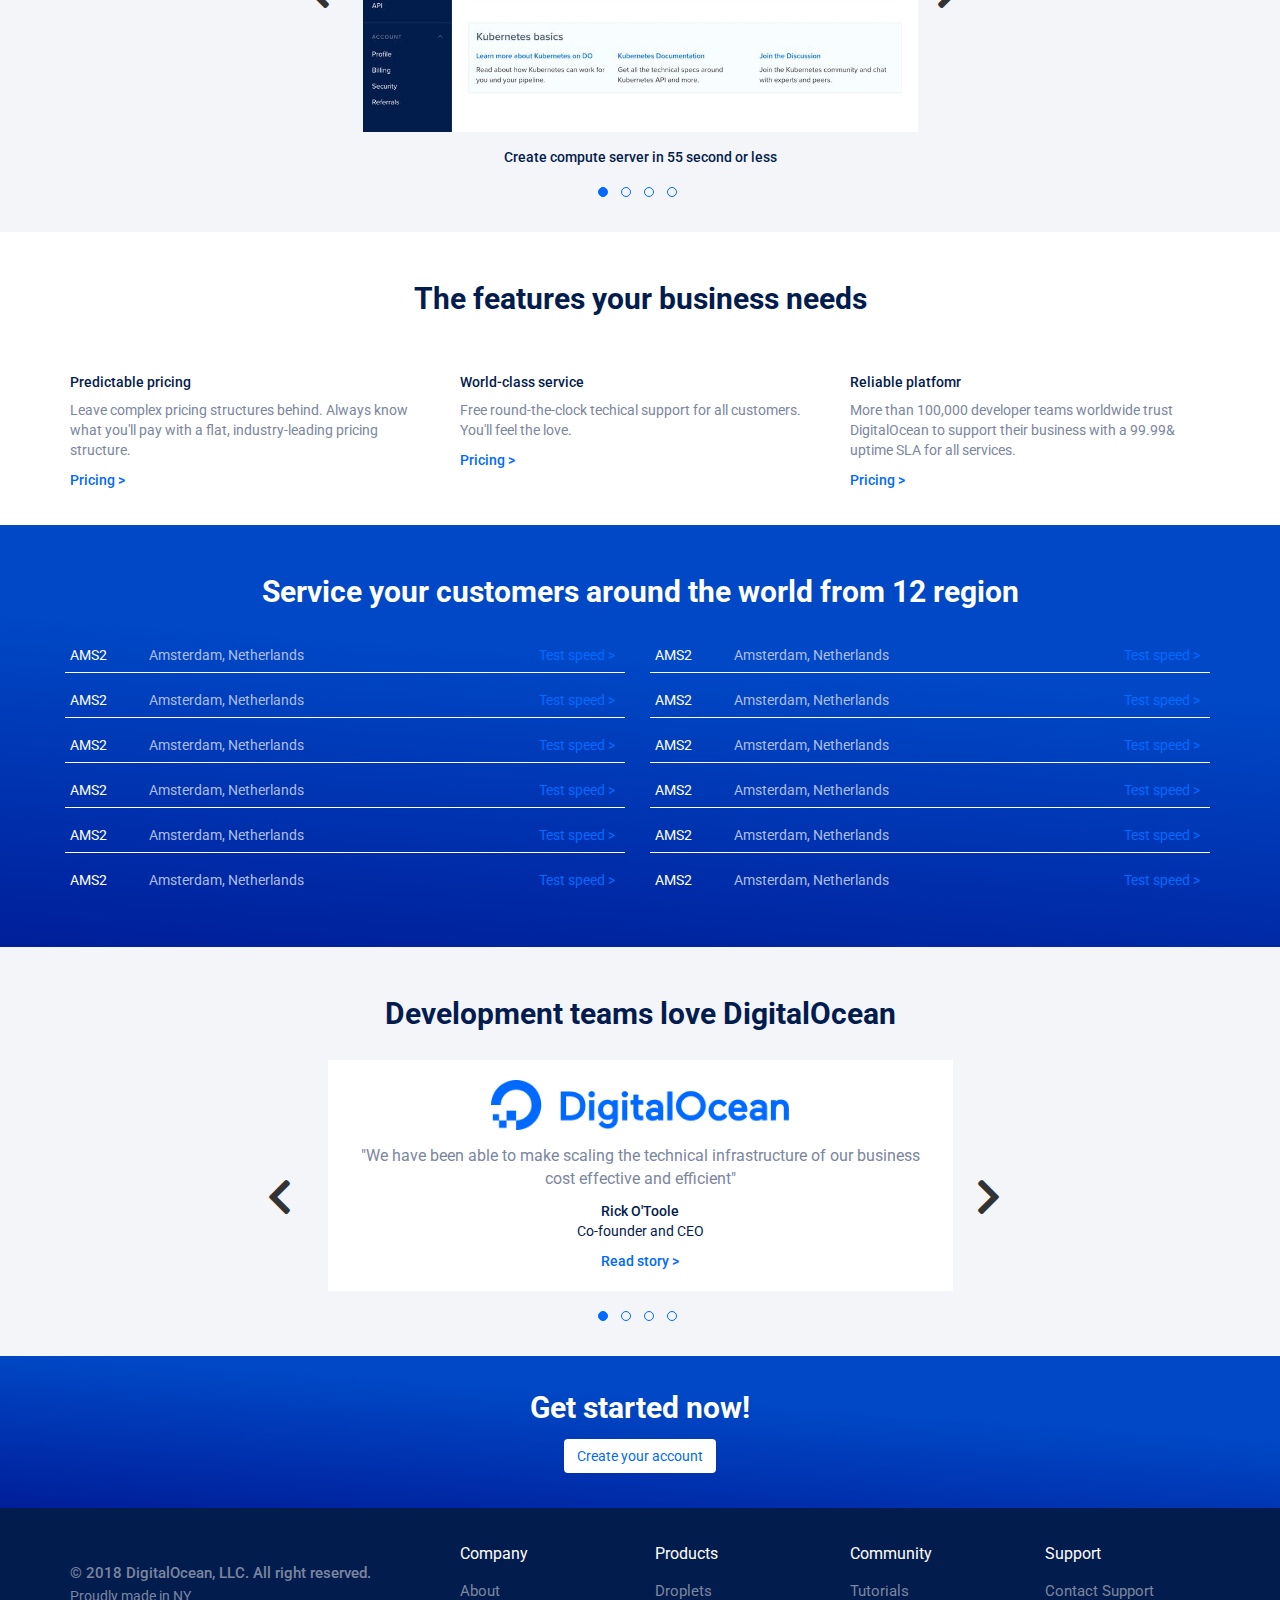
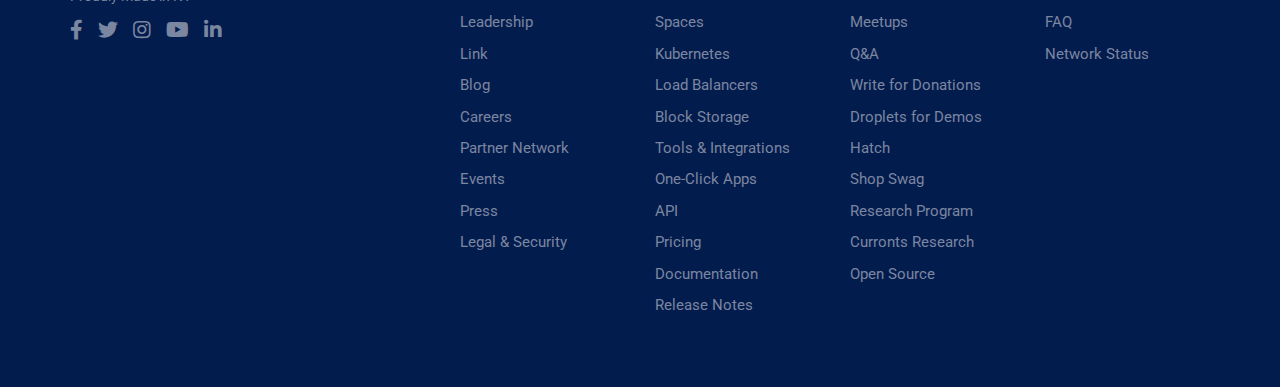
==== commit 06a20c9c: "Aggiunti drop-down menu al header" ====
--- a/index.html
+++ b/index.html
@@ -31,20 +31,360 @@
 
           <div class="col-lg-5 visible-lg">
             <ul class="list-inline dark_blue">
-              <li><a href="#">Product<i class="fas fa-chevron-down"></i></a></li>
-              <li><a href="#">Customer</a></li>
-              <li><a href="#">Community<i class="fas fa-chevron-down"></i></a></li>
-              <li><a href="#">Pricing</a></li>
+              <li class="main_menu drop"><a href="#">Product<i class="fas fa-chevron-down"></i></a>
+
+                <div class="drop_menu">
+                  <div class="container-fluid">
+                    <div class="row">
+                      <!-- drop_menu_product_left -->
+                      <div class="col-lg-4">
+                        <div class="drop_menu_product_left">
+                          <h5 class="dark_blue">Featured Product</h5>
+                          <ul class="list-unstyled">
+                            <li><a href="#">
+                                <div class="row">
+                                  <div class="col-lg-2"><img src="img/droplet-icon.svg" alt=""></div>
+                                  <div class="col-lg-10">
+                                    <p>Droplets<br><span>Scalable compute service</span></p>
+                                  </div>
+                                </div>
+                              </a></li>
+                            <li><a href="#">
+                                <div class="row">
+                                  <div class="col-lg-2"><img src="img/kubernet-icon.svg" alt=""></div>
+                                  <div class="col-lg-10">
+                                    <p>Kubernets<br><span>Manage Kubernetes cluster</span></p>
+                                  </div>
+                                </div>
+                              </a></li>
+                            <li><a href="#">
+                                <div class="row">
+                                  <div class="col-lg-2"><img src="img/database-icon.svg" alt=""></div>
+                                  <div class="col-lg-10">
+                                    <p>Database<br><span>Worry-free setup &amp; maintenance</span></p>
+                                  </div>
+                                </div>
+                              </a></li>
+                            <li><a href="#">
+                                <div class="row">
+                                  <div class="col-lg-2"><img src="img/space-icon.svg" alt=""></div>
+                                  <div class="col-lg-10">
+                                    <p>Spaces<br><span>Simply object storage</span></p>
+                                  </div>
+                                </div>
+                              </a></li>
+
+                          </ul>
+                        </div>
+                      </div>
+                      <!-- /drop_menu_product_left -->
+
+                      <!-- drop_menu_product_right -->
+                      <div class="col-lg-8">
+                        <div class="drop_menu_product_right">
+                          <div class="row">
+                            <div class="col-lg-4">
+                              <ul class="list-unstyled">
+                                <li class="first_li"><img src="img/small-icon.svg" alt="">
+                                  <h5>COMPUTE</h5>
+                                </li>
+                                <li><a href="#">Droplets</a></li>
+                                <li><a href="#">Kubernets</a></li>
+                              </ul>
+                            </div>
+                            <div class="col-lg-4">
+                              <ul class="list-unstyled">
+                                <li class="first_li"><img src="img/small-icon.svg" alt="">
+                                  <h5>MANAGED DATABASE</h5>
+                                </li>
+                                <li><a href="#">Droplets</a></li>
+                                <li><a href="#">Kubernets</a></li>
+                                <li><a href="#">Virtual Private Cloud (VPC)</a></li>
+                              </ul>
+                            </div>
+                            <div class="col-lg-4">
+                              <ul class="list-unstyled">
+                                <li class="first_li"><img src="img/small-icon.svg" alt="">
+                                  <h5>DEVELOPER TOOLS</h5>
+                                </li>
+                                <li><a href="#">Droplets</a></li>
+                                <li><a href="#">Kubernets</a></li>
+                                <li><a href="#">Droplets</a></li>
+                                <li><a href="#">Kubernets</a></li>
+                                <li><a href="#">Kubernets</a></li>
+                              </ul>
+                            </div>
+                            <div class="col-lg-4">
+                              <ul class="list-unstyled">
+                                <li class="first_li"><img src="img/small-icon.svg" alt="">
+                                  <h5>STORAGE</h5>
+                                </li>
+                                <li><a href="#">Droplets</a></li>
+                                <li><a href="#">Kubernets</a></li>
+                              </ul>
+                            </div>
+                            <div class="col-lg-4">
+                              <ul class="list-unstyled">
+                                <li class="first_li"><img src="img/small-icon.svg" alt="">
+                                  <h5>NETWORKING</h5>
+                                </li>
+                                <li><a href="#">Virtual Private Cloud (VPC)</a></li>
+                                <li><a href="#">Kubernets</a></li>
+                                <li><a href="#">Virtual Private Cloud (VPC)</a></li>
+                                <li><a href="#">Kubernets</a></li>
+                                <li><a href="#">Kubernets</a></li>
+                              </ul>
+                            </div>
+
+                          </div>
+                        </div>
+                      </div>
+                      <!-- /drop_menu_product_right -->
+
+                    </div>
+                  </div>
+                </div>
+
+              </li>
+              <li class="main_menu"><a href="#">Customer</a></li>
+              <li class="main_menu drop"><a href="#">Community<i class="fas fa-chevron-down"></i></a>
+                <div class="drop_menu">
+                  <div class="container-fluid">
+                    <div class="row">
+                      <!-- drop_menu_product_left -->
+                      <div class="col-lg-4">
+                        <div class="drop_menu_product_left">
+                          <h5 class="dark_blue">Featured Product</h5>
+                          <ul class="list-unstyled">
+                            <li><a href="#">
+                                <div class="row">
+                                  <div class="col-lg-2"><img src="img/droplet-icon.svg" alt=""></div>
+                                  <div class="col-lg-10">
+                                    <p>Droplets<br><span>Scalable compute service</span></p>
+                                  </div>
+                                </div>
+                              </a></li>
+                            <li><a href="#">
+                                <div class="row">
+                                  <div class="col-lg-2"><img src="img/kubernet-icon.svg" alt=""></div>
+                                  <div class="col-lg-10">
+                                    <p>Kubernets<br><span>Manage Kubernetes cluster</span></p>
+                                  </div>
+                                </div>
+                              </a></li>
+                            <li><a href="#">
+                                <div class="row">
+                                  <div class="col-lg-2"><img src="img/database-icon.svg" alt=""></div>
+                                  <div class="col-lg-10">
+                                    <p>Database<br><span>Worry-free setup &amp; maintenance</span></p>
+                                  </div>
+                                </div>
+                              </a></li>
+                            <li><a href="#">
+                                <div class="row">
+                                  <div class="col-lg-2"><img src="img/space-icon.svg" alt=""></div>
+                                  <div class="col-lg-10">
+                                    <p>Spaces<br><span>Simply object storage</span></p>
+                                  </div>
+                                </div>
+                              </a></li>
+
+                          </ul>
+                        </div>
+                      </div>
+                      <!-- /drop_menu_product_left -->
+
+                      <!-- drop_menu_product_right -->
+                      <div class="col-lg-8">
+                        <div class="drop_menu_product_right">
+                          <div class="row">
+                            <div class="col-lg-4">
+                              <ul class="list-unstyled">
+                                <li class="first_li"><img src="img/small-icon.svg" alt="">
+                                  <h5>COMPUTE</h5>
+                                </li>
+                                <li><a href="#">Droplets</a></li>
+                                <li><a href="#">Kubernets</a></li>
+                              </ul>
+                            </div>
+                            <div class="col-lg-4">
+                              <ul class="list-unstyled">
+                                <li class="first_li"><img src="img/small-icon.svg" alt="">
+                                  <h5>MANAGED DATABASE</h5>
+                                </li>
+                                <li><a href="#">Droplets</a></li>
+                                <li><a href="#">Kubernets</a></li>
+                                <li><a href="#">Virtual Private Cloud (VPC)</a></li>
+                              </ul>
+                            </div>
+                            <div class="col-lg-4">
+                              <ul class="list-unstyled">
+                                <li class="first_li"><img src="img/small-icon.svg" alt="">
+                                  <h5>DEVELOPER TOOLS</h5>
+                                </li>
+                                <li><a href="#">Droplets</a></li>
+                                <li><a href="#">Kubernets</a></li>
+                                <li><a href="#">Droplets</a></li>
+                                <li><a href="#">Kubernets</a></li>
+                                <li><a href="#">Kubernets</a></li>
+                              </ul>
+                            </div>
+                            <div class="col-lg-4">
+                              <ul class="list-unstyled">
+                                <li class="first_li"><img src="img/small-icon.svg" alt="">
+                                  <h5>STORAGE</h5>
+                                </li>
+                                <li><a href="#">Droplets</a></li>
+                                <li><a href="#">Kubernets</a></li>
+                              </ul>
+                            </div>
+                            <div class="col-lg-4">
+                              <ul class="list-unstyled">
+                                <li class="first_li"><img src="img/small-icon.svg" alt="">
+                                  <h5>NETWORKING</h5>
+                                </li>
+                                <li><a href="#">Virtual Private Cloud (VPC)</a></li>
+                                <li><a href="#">Kubernets</a></li>
+                                <li><a href="#">Virtual Private Cloud (VPC)</a></li>
+                                <li><a href="#">Kubernets</a></li>
+                                <li><a href="#">Kubernets</a></li>
+                              </ul>
+                            </div>
+
+                          </div>
+                        </div>
+                      </div>
+                      <!-- /drop_menu_product_right -->
+
+                    </div>
+                  </div>
+                </div>
+
+              </li>
+              <li class="main_menu"><a href="#">Pricing</a></li>
             </ul>
           </div>
 
           <div class="col-lg-4 visible-lg">
             <div class="text-right">
               <ul class="list-inline dark_blue">
-                <li><a href="#">Docs</a></li>
-                <li><a href="#">Support<i class="fas fa-chevron-down"></i></a></li>
-                <li><a href="#">Login</a></li>
-                <li><a class="btn blue" href="#">Sign in</a></li>
+                <li class="main_menu"><a href="#">Docs</a></li>
+                <li class="main_menu drop"><a href="#">Support<i class="fas fa-chevron-down"></i></a>
+                  <div class="drop_menu text-left">
+                    <div class="container-fluid">
+                      <div class="row">
+                        <!-- drop_menu_product_left -->
+                        <div class="col-lg-4">
+                          <div class="drop_menu_product_left">
+                            <h5 class="dark_blue">Featured Product</h5>
+                            <ul class="list-unstyled">
+                              <li><a href="#">
+                                  <div class="row">
+                                    <div class="col-lg-2"><img src="img/droplet-icon.svg" alt=""></div>
+                                    <div class="col-lg-10">
+                                      <p>Droplets<br><span>Scalable compute service</span></p>
+                                    </div>
+                                  </div>
+                                </a></li>
+                              <li><a href="#">
+                                  <div class="row">
+                                    <div class="col-lg-2"><img src="img/kubernet-icon.svg" alt=""></div>
+                                    <div class="col-lg-10">
+                                      <p>Kubernets<br><span>Manage Kubernetes cluster</span></p>
+                                    </div>
+                                  </div>
+                                </a></li>
+                              <li><a href="#">
+                                  <div class="row">
+                                    <div class="col-lg-2"><img src="img/database-icon.svg" alt=""></div>
+                                    <div class="col-lg-10">
+                                      <p>Database<br><span>Worry-free setup &amp; maintenance</span></p>
+                                    </div>
+                                  </div>
+                                </a></li>
+                              <li><a href="#">
+                                  <div class="row">
+                                    <div class="col-lg-2"><img src="img/space-icon.svg" alt=""></div>
+                                    <div class="col-lg-10">
+                                      <p>Spaces<br><span>Simply object storage</span></p>
+                                    </div>
+                                  </div>
+                                </a></li>
+
+                            </ul>
+                          </div>
+                        </div>
+                        <!-- /drop_menu_product_left -->
+
+                        <!-- drop_menu_product_right -->
+                        <div class="col-lg-8">
+                          <div class="drop_menu_product_right">
+                            <div class="row">
+                              <div class="col-lg-4">
+                                <ul class="list-unstyled">
+                                  <li class="first_li"><img src="img/small-icon.svg" alt="">
+                                    <h5>COMPUTE</h5>
+                                  </li>
+                                  <li><a href="#">Droplets</a></li>
+                                  <li><a href="#">Kubernets</a></li>
+                                </ul>
+                              </div>
+                              <div class="col-lg-4">
+                                <ul class="list-unstyled">
+                                  <li class="first_li"><img src="img/small-icon.svg" alt="">
+                                    <h5>MANAGED DATABASE</h5>
+                                  </li>
+                                  <li><a href="#">Droplets</a></li>
+                                  <li><a href="#">Kubernets</a></li>
+                                  <li><a href="#">Virtual Private Cloud (VPC)</a></li>
+                                </ul>
+                              </div>
+                              <div class="col-lg-4">
+                                <ul class="list-unstyled">
+                                  <li class="first_li"><img src="img/small-icon.svg" alt="">
+                                    <h5>DEVELOPER TOOLS</h5>
+                                  </li>
+                                  <li><a href="#">Droplets</a></li>
+                                  <li><a href="#">Kubernets</a></li>
+                                  <li><a href="#">Droplets</a></li>
+                                  <li><a href="#">Kubernets</a></li>
+                                  <li><a href="#">Kubernets</a></li>
+                                </ul>
+                              </div>
+                              <div class="col-lg-4">
+                                <ul class="list-unstyled">
+                                  <li class="first_li"><img src="img/small-icon.svg" alt="">
+                                    <h5>STORAGE</h5>
+                                  </li>
+                                  <li><a href="#">Droplets</a></li>
+                                  <li><a href="#">Kubernets</a></li>
+                                </ul>
+                              </div>
+                              <div class="col-lg-4">
+                                <ul class="list-unstyled">
+                                  <li class="first_li"><img src="img/small-icon.svg" alt="">
+                                    <h5>NETWORKING</h5>
+                                  </li>
+                                  <li><a href="#">Virtual Private Cloud (VPC)</a></li>
+                                  <li><a href="#">Kubernets</a></li>
+                                  <li><a href="#">Virtual Private Cloud (VPC)</a></li>
+                                  <li><a href="#">Kubernets</a></li>
+                                  <li><a href="#">Kubernets</a></li>
+                                </ul>
+                              </div>
+
+                            </div>
+                          </div>
+                        </div>
+                        <!-- /drop_menu_product_right -->
+
+                      </div>
+                    </div>
+                  </div>
+
+                </li>
+                <li class="main_menu"><a href="#">Login</a></li>
+                <li class="main_menu"><a class="btn blue" href="#">Sign in</a></li>
               </ul>
             </div>
           </div>
@@ -55,6 +395,7 @@
 
         </div>
       </div>
+
     </div>
     <!-- /header_top -->
 
@@ -140,11 +481,12 @@
     <section id="deploy" class="padding_tb ">
       <div class="container">
         <div class="text-center">
-          <h2>Deploy and scale seamlessly</h2>
-          <p>Our optimized configuration process saves your team time when running and scaling distributed applications, AI &gt; machine learning workloads, hosted services, client websites, or CI/CS enviroments.</p>
+          <h2 class="dark_blue">Deploy and scale seamlessly</h2>
+          <p class="font_18">Our optimized configuration process saves your team time when running and scaling distributed applications, AI &gt; machine learning workloads, hosted services, client websites, or CI/CS enviroments.</p>
         </div>
 
         <div class="row">
+
           <div class="col-xs-12 col-md-3">
             <ul class="deploy_menu list-unstyled grey">
               <li><a href="">Deploy</a></li>
@@ -153,33 +495,46 @@
               <li><a href="">Scale</a></li>
               <li><a href="">Monitor</a></li>
             </ul>
-
-          </div>
+          </div>
+
           <div class="col-xs-12 col-md-9">
+
             <div class="row">
               <div class="col-xs-12 col-sm-6">
-                <img class="icon_deploy" src="img/drop-icon.svg" alt="">
-                <h5>Cluster deployment</h5>
-                <p>Prevision multiple Droplets (virtual machines) in second woth our control panel, CLI, or directly against our API</p>
+                <div class="deploy_items">
+                  <img class="icon_deploy" src="img/block-icon.svg" alt="">
+                  <h5 class="dark_blue">Cluster deployment</h5>
+                  <p>Prevision multiple Droplets (virtual machines) in second woth our control panel, CLI, or directly against our API</p>
+                </div>
               </div>
               <div class="col-xs-12 col-sm-6">
-                <img class="icon_deploy" src="img/drop-icon.svg" alt="">
-                <h5>Cluster deployment</h5>
-                <p>Prevision multiple Droplets (virtual machines) in second woth our control panel, CLI, or directly against our API</p>
+                <div class="deploy_items">
+                  <img class="icon_deploy" src="img/drop-icon.svg" alt="">
+                  <h5 class="dark_blue">Optimized compute types</h5>
+                  <p>Get the compute resources you need with Standard or Optimized Droplets</p>
+                </div>
+              </div>
+            </div>
+
+            <div class="row">
+              <div class="col-xs-12 col-sm-6">
+                <div class="deploy_items">
+                  <img class="icon_deploy" src="img/1-click-icon.svg" alt="">
+                  <h5 class="dark_blue">One-click apps</h5>
+                  <p>Skip the install and configuration process with pre-built open source images supporting Rails, Cassandra, Dockers, and more</p>
+                </div>
               </div>
               <div class="col-xs-12 col-sm-6">
-                <img class="icon_deploy" src="img/drop-icon.svg" alt="">
-                <h5>Cluster deployment</h5>
-                <p>Prevision multiple Droplets (virtual machines) in second woth our control panel, CLI, or directly against our API</p>
-              </div>
-              <div class="col-xs-12 col-sm-6">
-                <img class="icon_deploy" src="img/drop-icon.svg" alt="">
-                <h5>Cluster deployment</h5>
-                <p>Prevision multiple Droplets (virtual machines) in second woth our control panel, CLI, or directly against our API</p>
+                <div class="deploy_items">
+                  <img class="icon_deploy" src="img/global-icon.svg" alt="">
+                  <h5 class="dark_blue">Global availability</h5>
+                  <p>Deploy to any of our data center regions around the world</p>
+                </div>
               </div>
             </div>
-
-          </div>
+            <!-- /row -->
+          </div>
+
         </div>
       </div>
     </section>
@@ -187,13 +542,13 @@
     <!-- designed -->
     <section id="designed" class="bg_light_grey text-center padding_tb ">
       <div class="container">
-        <h2>Designed for developers</h2>
-        <p>Build more and spend less time managing your infrastructure with our easy-to-use control panel and API.</p>
+        <h2 class="dark_blue">Designed for developers</h2>
+        <p class="font_18">Build more and spend less time managing your infrastructure with our easy-to-use control panel and API.</p>
         <div class="row">
           <div class="col-xs-8 col-xs-offset-2 col-sm-6 col-sm-offset-3">
             <div class="carousel_slide">
               <img class="img-responsive" src="img/designed-img-1.jpg" alt="">
-              <p>Create compute server in 55 second or less</p>
+              <p class="dark_blue">Create compute server in 55 second or less</p>
               <ul class="list-inline">
                 <li><a href="#"></a></li>
                 <li><a href="#"></a></li>
@@ -209,25 +564,25 @@
     <!-- features -->
     <section id="features" class="padding_tb ">
       <div class="container">
-        <h2 class="text-center">The features your business needs</h2>
+        <h2 class="text-center dark_blue">The features your business needs</h2>
         <div class="row">
           <div class="col-xs-12 col-sm-4">
             <img src="img/task-list-icon.svg" alt="">
             <h5>Predictable pricing</h5>
-            <p>Lorem ipsum dolor sit amet, consectetur adipisicing elit, sed do eiusmod.</p>
-            <p class="blue link">Pricing &gt;</p>
+            <p>Leave complex pricing structures behind. Always know what you'll pay with a flat, industry-leading pricing structure.</p>
+            <a class="blue link" href="">Pricing &gt;</a>
           </div>
           <div class="col-xs-12 col-sm-4">
-            <img src="img/task-list-icon.svg" alt="">
-            <h5>Predictable pricing</h5>
-            <p>Lorem ipsum dolor sit amet, consectetur adipisicing elit, sed do eiusmod.</p>
-            <p class="blue link">Pricing &gt;</p>
+            <img src="img/service-icon.svg" alt="">
+            <h5>World-class service</h5>
+            <p>Free round-the-clock techical support for all customers. You'll feel the love.</p>
+            <a class="blue link" href="">Pricing &gt;</a>
           </div>
           <div class="col-xs-12 col-sm-4">
-            <img src="img/task-list-icon.svg" alt="">
-            <h5>Predictable pricing</h5>
-            <p>Lorem ipsum dolor sit amet, consectetur adipisicing elit, sed do eiusmod.</p>
-            <p class="blue link">Pricing &gt;</p>
+            <img src="img/reliable-icon.svg" alt="">
+            <h5>Reliable platfomr</h5>
+            <p>More than 100,000 developer teams worldwide trust DigitalOcean to support their business with a 99.99&amp; uptime SLA for all services.</p>
+            <a class="blue link" href="">Pricing &gt;</a>
           </div>
         </div>
 
@@ -314,7 +669,7 @@
     <!-- dev_teams -->
     <section id="dev_teams" class="bg_light_grey text-center padding_tb ">
       <div class="container">
-        <h2>Development teams love DigitalOcean</h2>
+        <h2 class="dark_blue">Development teams love DigitalOcean</h2>
       </div>
       <div class="row">
         <div class="col-xs-8 col-xs-offset-2 col-sm-6 col-sm-offset-3">
@@ -322,8 +677,8 @@
             <div class="carousel_text_box">
               <img src="img/logo.png" alt="">
               <p>"We have been able to make scaling the technical infrastructure of our business cost effective and efficient"</p>
-              <p>Rick O'Toole<br><span>Co-founder and CEO</span> </p>
-              <a class="blue" href="#">Read story &gt;</a>
+              <p class="dark_blue"><span>Rick O'Toole</span><br>Co-founder and CEO</p>
+              <a class="blue link" href="#">Read story &gt;</a>
             </div>
             <ul class="list-inline">
               <li><a href="#"></a></li>
@@ -337,7 +692,7 @@
     </section>
 
     <!-- get_start -->
-    <section id="get_start" class="bg_gradient_blue text-center padding_tb ">
+    <section id="get_start" class="bg_gradient_blue text-center">
       <h2 class="white">Get started now!</h2>
       <a class="btn" href="#">Create your account</a>
     </section>
@@ -351,7 +706,7 @@
       <div class="row">
 
         <div class="col-xs-12 col-lg-4">
-          <img src="img/logo-symbol.svg" alt="">
+          <img class="footer_logo" src="img/logo-symbol.svg" alt="">
           <p>&copy; 2018 DigitalOcean, LLC. All right reserved.</p>
           <p>Proudly made in NY</p>
           <div class="social_logo grey">
--- a/css/style.css
+++ b/css/style.css
@@ -13,6 +13,14 @@
 h1 {
   font-size: 40px;
   margin-bottom: 15px;
+}
+
+h2 {
+  font-weight: 700;
+}
+
+#features h2, #service h2, #dev_teams h2 {
+  margin-bottom: 30px;
 }
 
 h5 {
@@ -55,9 +63,10 @@
 }
 
 /* mix */
-.btn:hover {
-  background-color: #348FFD;
-  color: white;
+.font_18 {
+  font-size: 18px;
+  padding-top: 5px;
+  padding-bottom: 25px;
 }
 
 .carousel_slide .list-inline li a {
@@ -98,9 +107,22 @@
   width: 150px;
 }
 
-.header_top a {
+.header_top .main_menu>a {
   font-size: 16px;
   font-weight: 500;
+}
+
+.header_top a:hover {
+  color: #006AFF;
+}
+
+.header_top .btn {
+  transition: background-color 0.5s ease;
+}
+
+.header_top .btn:hover {
+  background-color: #348FFD;
+  color: white;
 }
 
 .header_top i {
@@ -109,6 +131,73 @@
 
 .header_top .btn {
   border: 1px solid;
+}
+
+/* header_top drop_menu */
+.drop_menu {
+  display: none;
+  position: absolute;
+  top: 70px;
+  left: 0;
+  z-index: 3;
+  width: 100%;
+  background-color: white;
+  line-height: initial;
+}
+
+.header_top [class*="col-lg"] {
+  position: static;
+}
+
+.drop:hover .drop_menu {
+  display: block;
+}
+
+.drop_menu h5 {
+  display: inline-block;
+}
+
+.drop_menu>.container-fluid>.row>[class*="col-lg"] {
+  padding-top: 30px;
+  border: 1px solid #c7c0c0;
+  min-height: 380px;
+}
+
+.drop_menu_product_left {
+  padding-left: 40px;
+}
+
+.drop_menu_product_left li {
+  padding: 12px 0;
+}
+
+/* .drop_menu_product_right .col-lg-4 {
+  margin-bottom: 60px;
+} */
+.drop_menu_product_left span {
+  font-weight: normal;
+  color: #7B86A0;
+}
+
+.drop_menu_product_right .first_li {
+  margin-left: 10px;
+}
+
+.drop_menu_product_right .first_li {
+  margin-left: 10px;
+}
+
+.drop_menu_product_right .first_li img {
+  margin-right: 10px;
+}
+
+.drop_menu_product_right li:not(.first_li) {
+  margin-left: 40px;
+  padding: 3px 0;
+}
+
+.drop_menu_product_right li:last-child {
+  margin-bottom: 20px;
 }
 
 /* hero */
@@ -147,10 +236,20 @@
   color: white;
 }
 
+.btn_blue:hover {
+  background-color: #348FFD;
+  color: white;
+}
+
 .btn_white {
   background-color: white;
   color: #626262;
   box-shadow: 1px 1px 1px 1px #ccc;
+}
+
+.btn_white:hover {
+  /* background-color: whitesmoke; */
+  box-shadow: 2px 2px 2px 2px #ccc;
 }
 
 .btn_google {
@@ -216,8 +315,23 @@
   font-weight: 500;
 }
 
+.deploy_items {
+  padding-right: 30px;
+  margin-bottom: 20px;
+}
+
 /* designed section */
 #designed {}
+
+#designed .row p {
+  margin-top: 15px;
+  font-weight: 500;
+}
+
+/* features */
+#features .row>div {
+  margin-bottom: 15px;
+}
 
 /* service */
 div>.service_list:not(:last-child) {
@@ -266,11 +380,27 @@
   margin-bottom: 15px;
 }
 
+.carousel_text_box>p:first-of-type {
+  font-size: 16px;
+}
+
+.carousel_text_box span {
+  font-weight: 500;
+}
+
+.carousel_slide .list-inline {
+  margin-top: 15px;
+}
+
 /* get_start */
-#get_start {}
+#get_start {
+  padding-top: 15px;
+  padding-bottom: 35px;
+}
 
 #get_start .btn {
   background-color: white;
+  transition: background-color 0.5s ease;
   color: #006AFF;
   margin-top: 5px;
 }
@@ -287,11 +417,25 @@
   padding-bottom: 35px;
 }
 
+footer a:hover {
+  color: white;
+}
+
 footer .row>div {
   margin-bottom: 20px;
 }
 
-footer .social_logo {
+.footer_logo {
+  margin-bottom: 7px;
+}
+
+.footer_logo+p {
+  margin-bottom: 2px;
+  font-size: 15px;
+  font-weight: 500;
+}
+
+.social_logo {
   font-size: 20px;
 }
 
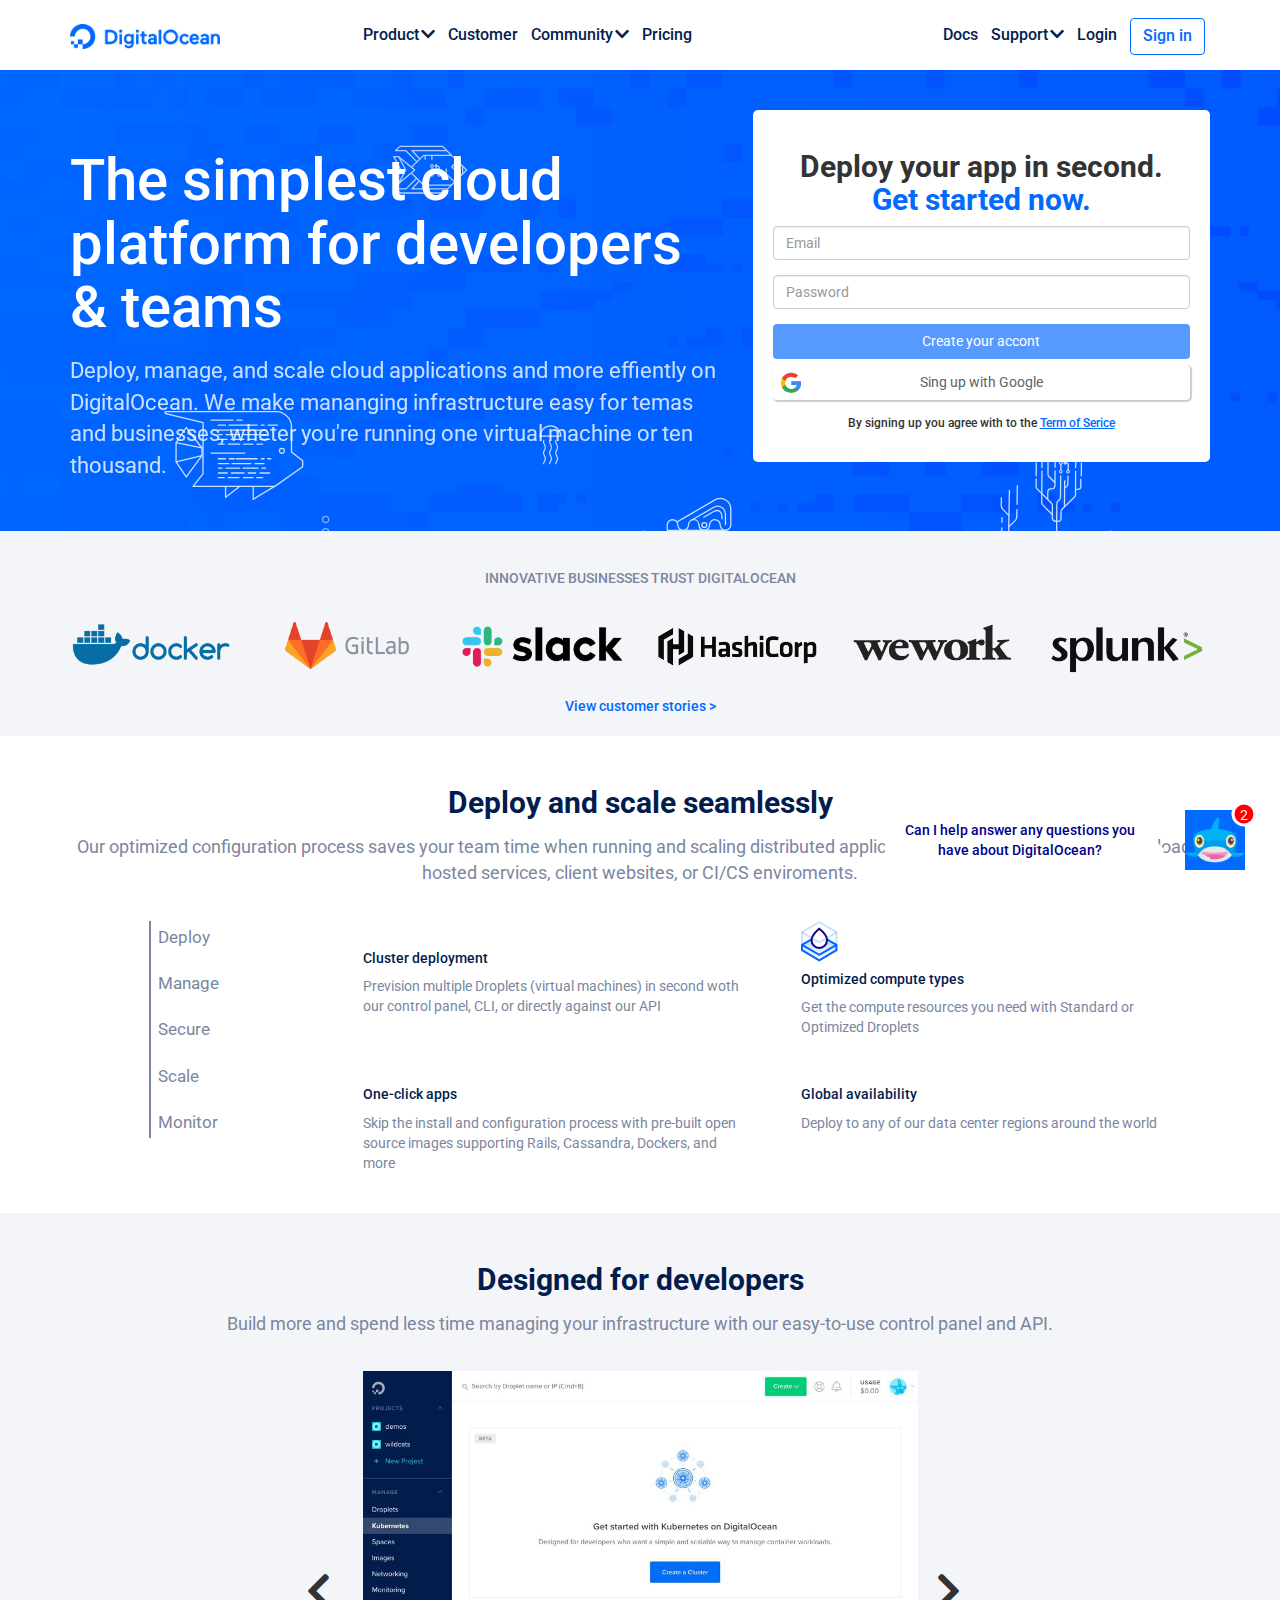
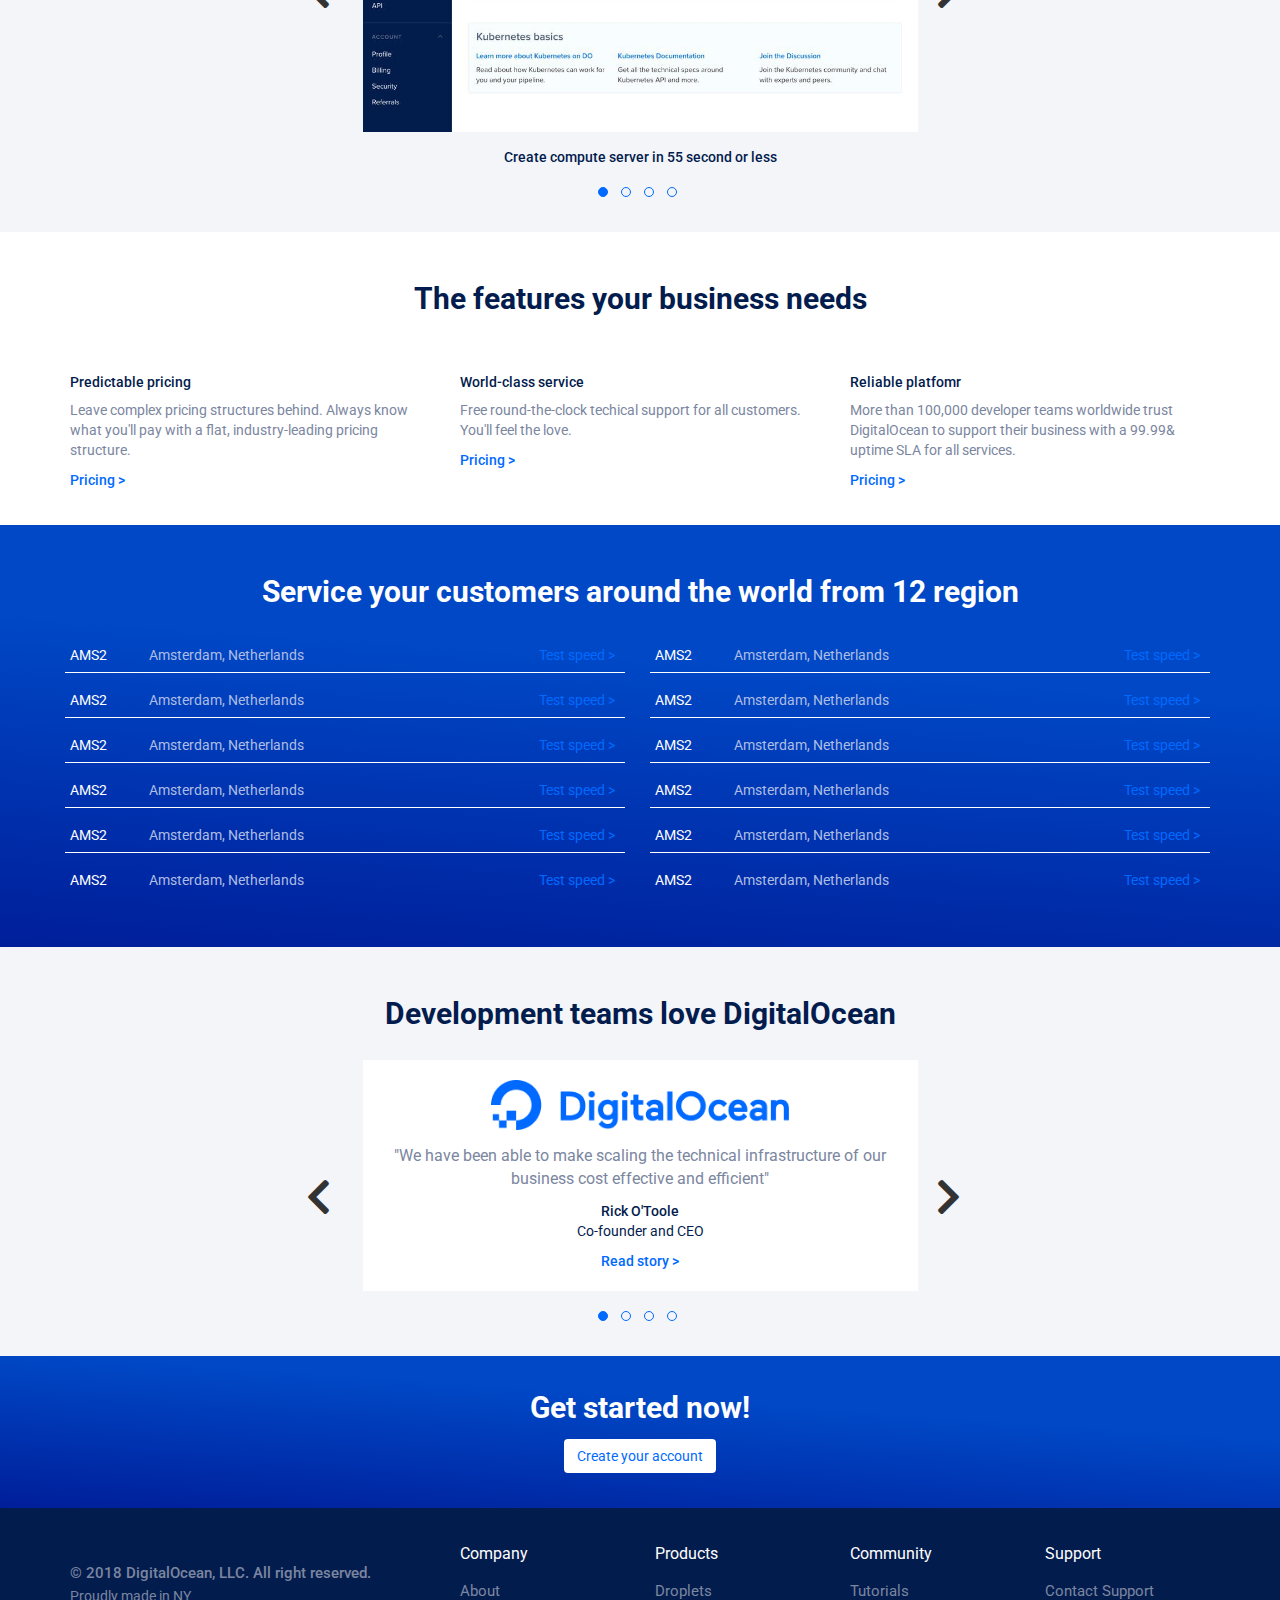
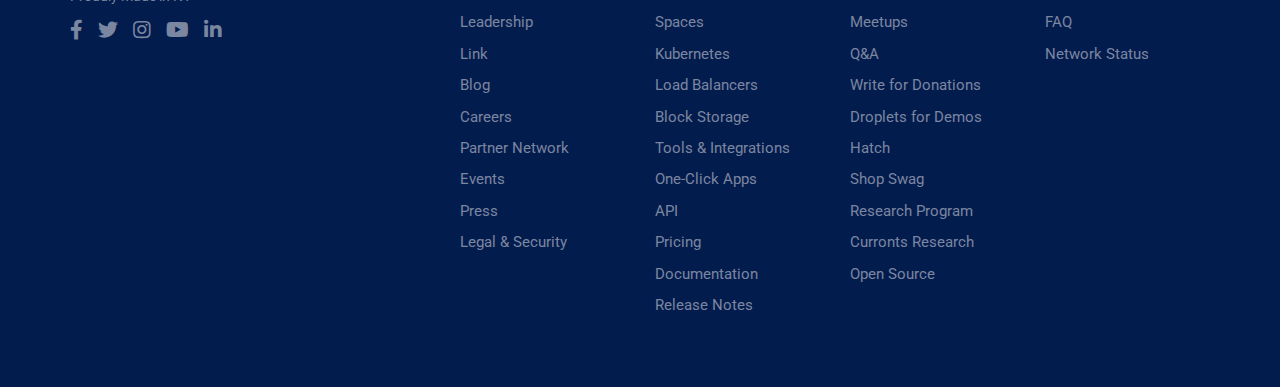
==== commit cc35de92: "Aggiunta squaletto" ====
--- a/index.html
+++ b/index.html
@@ -670,22 +670,23 @@
     <section id="dev_teams" class="bg_light_grey text-center padding_tb ">
       <div class="container">
         <h2 class="dark_blue">Development teams love DigitalOcean</h2>
-      </div>
-      <div class="row">
-        <div class="col-xs-8 col-xs-offset-2 col-sm-6 col-sm-offset-3">
-          <div class="carousel_slide">
-            <div class="carousel_text_box">
-              <img src="img/logo.png" alt="">
-              <p>"We have been able to make scaling the technical infrastructure of our business cost effective and efficient"</p>
-              <p class="dark_blue"><span>Rick O'Toole</span><br>Co-founder and CEO</p>
-              <a class="blue link" href="#">Read story &gt;</a>
+
+        <div class="row">
+          <div class="col-xs-8 col-xs-offset-2 col-sm-6 col-sm-offset-3">
+            <div class="carousel_slide">
+              <div class="carousel_text_box">
+                <img src="img/logo.png" alt="">
+                <p>"We have been able to make scaling the technical infrastructure of our business cost effective and efficient"</p>
+                <p class="dark_blue"><span>Rick O'Toole</span><br>Co-founder and CEO</p>
+                <a class="blue link" href="#">Read story &gt;</a>
+              </div>
+              <ul class="list-inline">
+                <li><a href="#"></a></li>
+                <li><a href="#"></a></li>
+                <li><a href="#"></a></li>
+                <li><a href="#"></a></li>
+              </ul>
             </div>
-            <ul class="list-inline">
-              <li><a href="#"></a></li>
-              <li><a href="#"></a></li>
-              <li><a href="#"></a></li>
-              <li><a href="#"></a></li>
-            </ul>
           </div>
         </div>
       </div>
@@ -788,6 +789,25 @@
         </div>
 
       </div>
+
+
+      <div class="col-xs-12 shark_helper">
+        <div class="row">
+          <div class="col-xs-12 col-md-3 col-md-push-9">
+            <div class="shark_helper_img">
+              <img src="img/shark_footer.jpg" alt="">
+              <div class="round_num">2</div>
+            </div>
+          </div>
+          <div class="col-xs-12 col-md-9 col-md-pull-3">
+            <div class="shark_helper_text arrow_box">
+              <p>Can I help answer any questions you have about DigitalOcean?</p>
+            </div>
+          </div>
+        </div>
+      </div>
+
+
     </div>
   </footer>
   <!-- /FOOTER -->
--- a/css/style.css
+++ b/css/style.css
@@ -205,6 +205,10 @@
   position: relative;
   margin-top: 70px;
   background-color: blue;
+  background-image: url(../img/hero-bg.svg);
+  background-position: center;
+  background-size: cover;
+  background-repeat: no-repeat;
 }
 
 .hero>.container {
@@ -415,6 +419,7 @@
   background-color: #031C4E;
   padding-top: 35px;
   padding-bottom: 35px;
+  position: relative;
 }
 
 footer a:hover {
@@ -451,6 +456,67 @@
 
 footer .info a {
   font-size: 15px;
+}
+
+.shark_helper {
+  position: absolute;
+  bottom: 0;
+  right: 10px;
+  max-width: 400px;
+}
+
+.arrow_box {
+  position: relative;
+  background: #fff;
+}
+
+.shark_helper_img {
+  position: relative;
+  display: inline-block;
+}
+
+.shark_helper_img .round_num {
+  position: absolute;
+  top: 4px;
+  right: -40%;
+  transform: translate(-50%, -50%);
+  width: 25px;
+  height: 25px;
+  border-radius: 50%;
+  border: 3px solid white;
+  background-color: red;
+  color: white;
+  text-align: center;
+}
+
+.shark_helper_text {
+  border-radius: 5px;
+  background-color: white;
+}
+
+.arrow_box:after, .arrow_box:before {
+  bottom: 100%;
+  left: 0;
+  border: solid transparent;
+  content: " ";
+  height: 0;
+  width: 0;
+  position: absolute;
+  pointer-events: none;
+}
+
+.arrow_box:before {
+  border-color: rgba(255, 255, 255, 0);
+  border-bottom-color: #fff;
+  border-width: 10px;
+  margin-left: 20px;
+}
+
+.shark_helper_text p {
+  padding: 10px;
+  color: darkblue;
+  font-weight: 500;
+  text-align: center;
 }
 
 /**************************
@@ -500,4 +566,20 @@
   .deploy_menu {
     margin-left: 30%;
   }
+
+  .shark_helper {
+    position: fixed;
+  }
+
+  .arrow_box:before {
+    left: 100%;
+    top: 50%;
+  }
+
+  .arrow_box:before {
+    border-color: rgba(255, 255, 255, 0);
+    border-left-color: #fff;
+    border-width: 10px;
+    margin-left: 0px;
+  }
 }